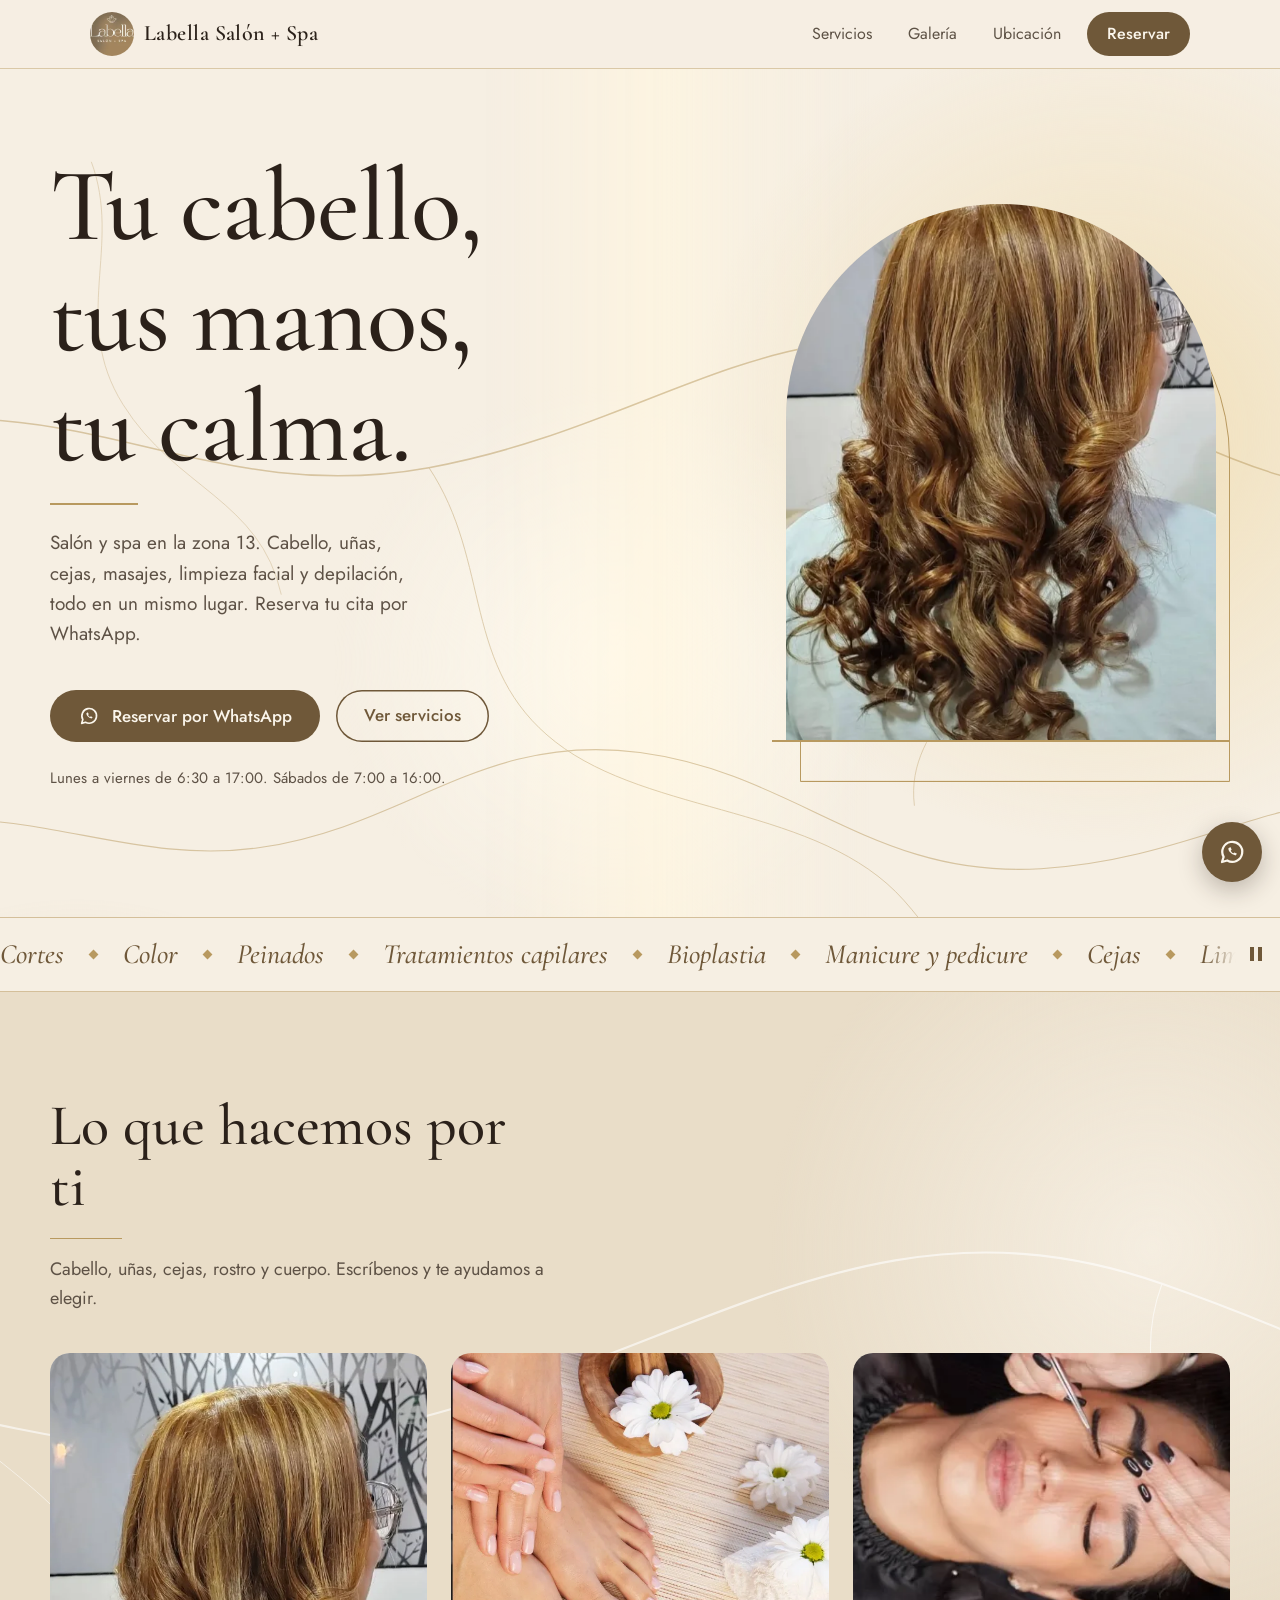
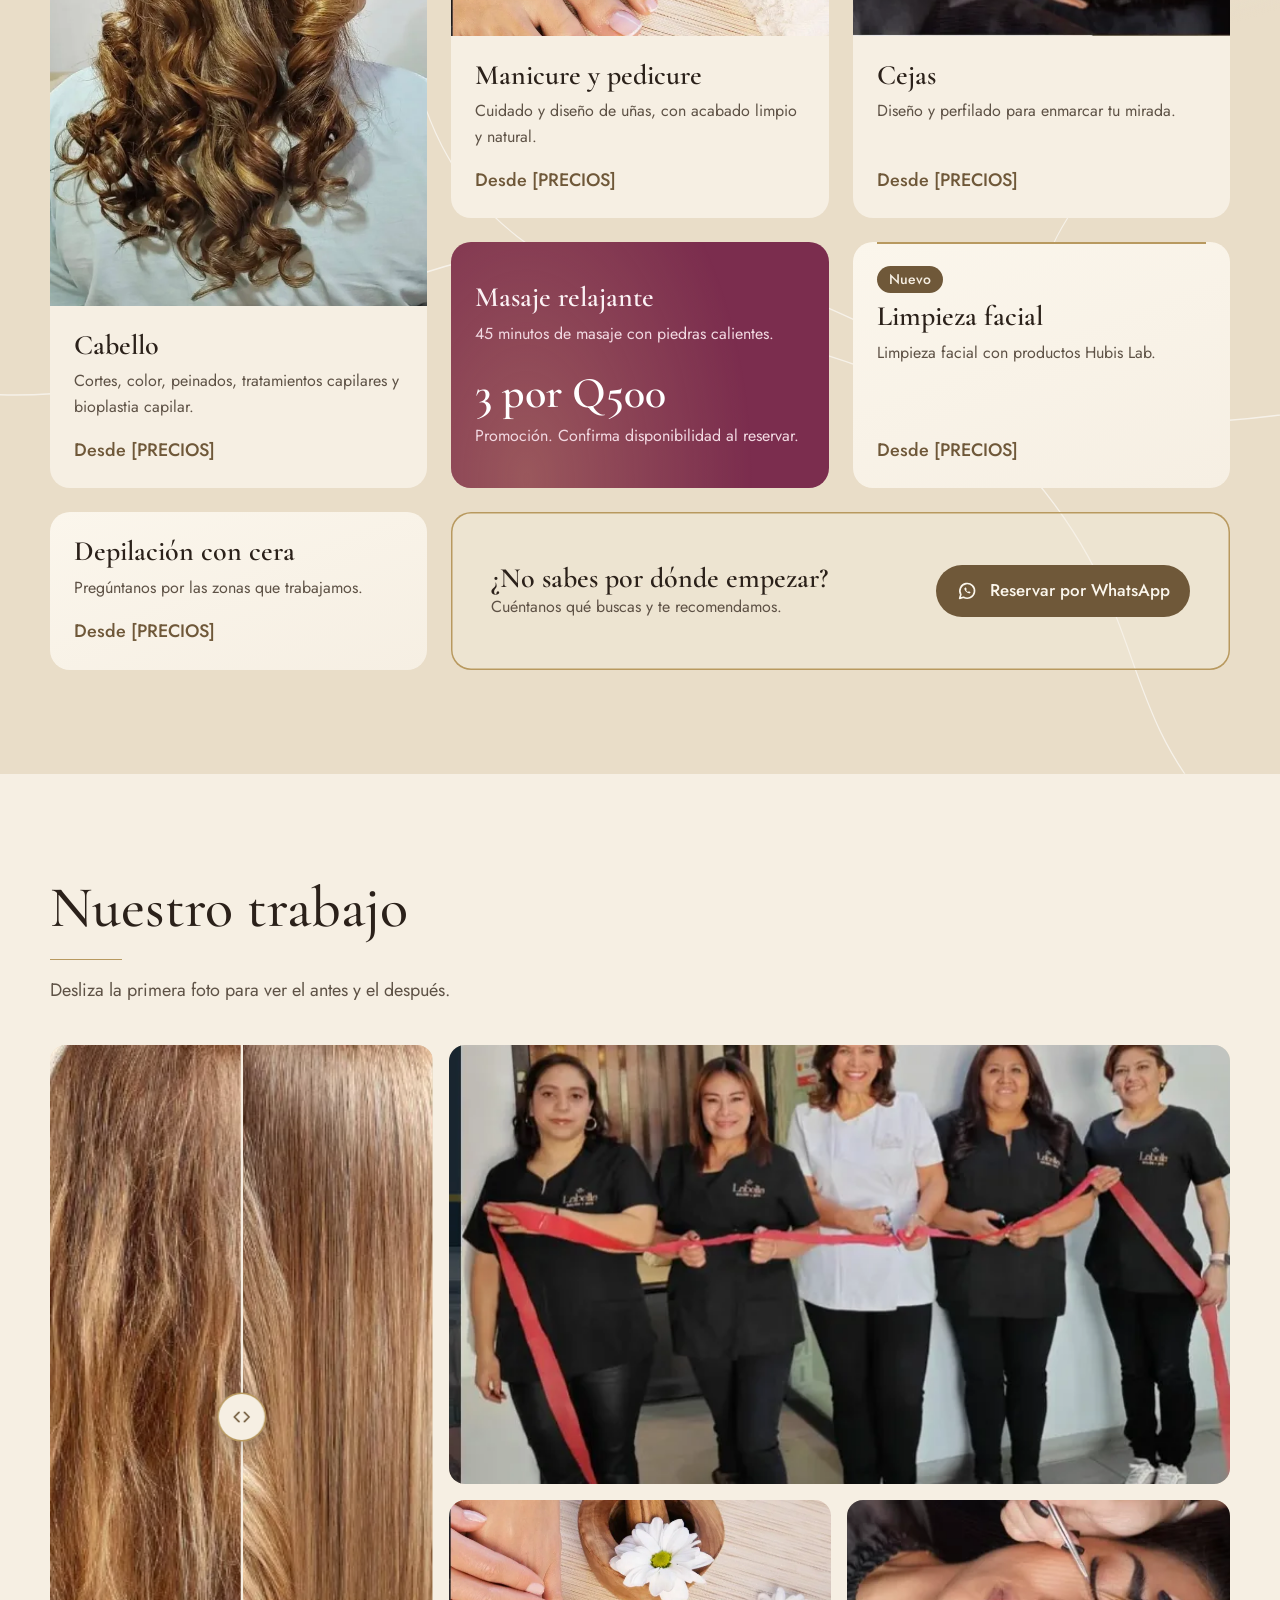
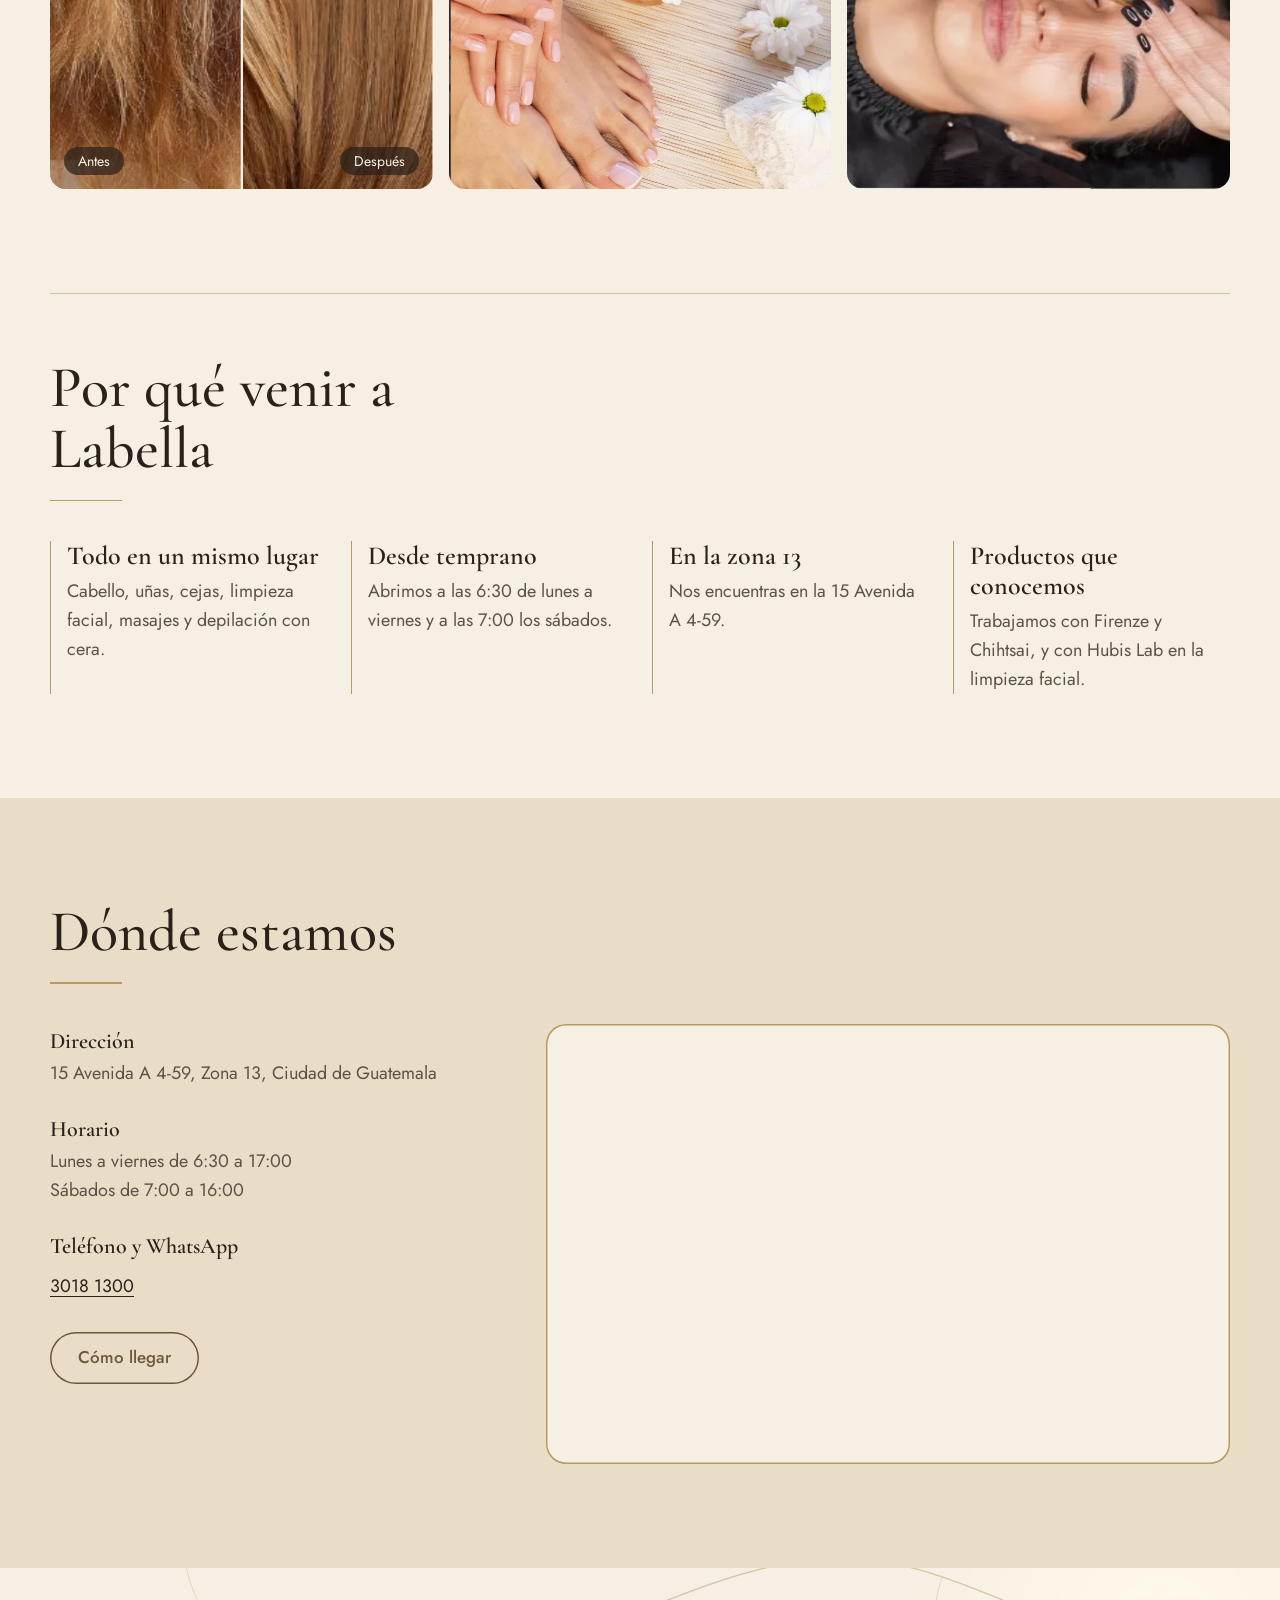
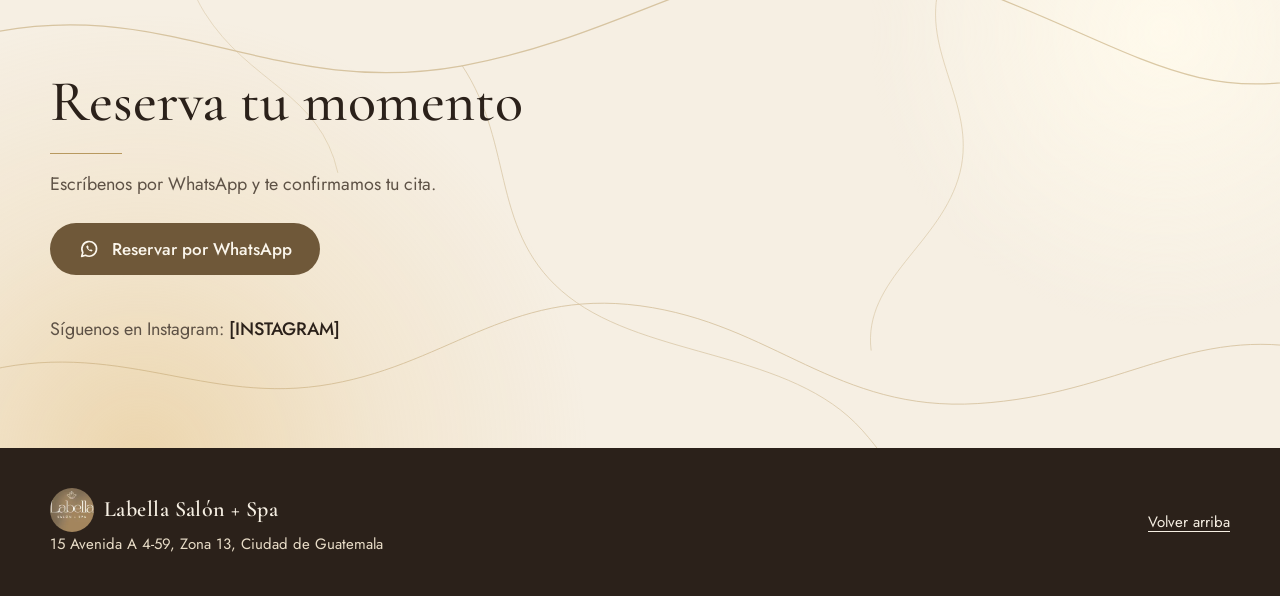
==== index.html @ 2f145d9c "Build full Labella Salon + Spa landing page Co-Authored-By: Claude Sonnet 5.5 <noreply@anthropic.com" ====
<!DOCTYPE html>
<html lang="es">
<head>
<meta charset="utf-8">
<meta name="viewport" content="width=device-width, initial-scale=1">
<title>Labella Salón + Spa | Salón de belleza y spa en zona 13, Guatemala</title>
<meta name="description" content="Salón y spa en la zona 13 de Ciudad de Guatemala: cabello, manicure y pedicure, cejas, limpieza facial, masajes y depilación. Reserva por WhatsApp.">
<meta name="theme-color" content="#F6EFE3">
<!-- TODO: confirmar la URL final de GitHub Pages (canonical, og:url, og:image y JSON-LD) -->
<link rel="canonical" href="https://psantos2729.github.io/Spa-and-Beauty/">
<link rel="icon" type="image/webp" href="assets/logo.webp">
<meta property="og:type" content="website">
<meta property="og:locale" content="es_GT">
<meta property="og:site_name" content="Labella Salón + Spa">
<meta property="og:title" content="Labella Salón + Spa, zona 13">
<meta property="og:description" content="Cabello, uñas, cejas, limpieza facial, masajes y depilación en la zona 13. Reserva tu cita por WhatsApp.">
<meta property="og:url" content="https://psantos2729.github.io/Spa-and-Beauty/">
<meta property="og:image" content="https://psantos2729.github.io/Spa-and-Beauty/assets/rizos.webp">
<meta property="og:image:width" content="661">
<meta property="og:image:height" content="884">
<meta property="og:image:alt" content="Cabello castaño con mechas doradas y rizos suaves, trabajo del salón">
<meta name="twitter:card" content="summary_large_image">
<meta name="twitter:title" content="Labella Salón + Spa, zona 13">
<meta name="twitter:description" content="Cabello, uñas, cejas, limpieza facial, masajes y depilación en la zona 13. Reserva tu cita por WhatsApp.">
<meta name="twitter:image" content="https://psantos2729.github.io/Spa-and-Beauty/assets/rizos.webp">
<link rel="preconnect" href="https://fonts.googleapis.com">
<link rel="preconnect" href="https://fonts.gstatic.com" crossorigin>
<link rel="stylesheet" href="https://fonts.googleapis.com/css2?family=Cormorant+Garamond:ital,wght@0,500;0,600;1,500&amp;family=Jost:wght@400;500&amp;display=swap">
<link rel="stylesheet" href="styles.css">
<script src="script.js" defer></script>
<script type="application/ld+json">
{
  "@context": "https://schema.org",
  "@type": "BeautySalon",
  "name": "Labella Salón + Spa",
  "url": "https://psantos2729.github.io/Spa-and-Beauty/",
  "image": "https://psantos2729.github.io/Spa-and-Beauty/assets/rizos.webp",
  "telephone": "+502 3018 1300",
  "address": {
    "@type": "PostalAddress",
    "streetAddress": "15 Avenida A 4-59, Zona 13",
    "addressLocality": "Ciudad de Guatemala",
    "addressCountry": "GT"
  },
  "openingHoursSpecification": [
    {
      "@type": "OpeningHoursSpecification",
      "dayOfWeek": ["Monday", "Tuesday", "Wednesday", "Thursday", "Friday"],
      "opens": "06:30",
      "closes": "17:00"
    },
    {
      "@type": "OpeningHoursSpecification",
      "dayOfWeek": "Saturday",
      "opens": "07:00",
      "closes": "16:00"
    }
  ]
}
</script>
</head>
<body>

<a class="salto" href="#contenido">Saltar al contenido</a>

<svg class="sprite" aria-hidden="true" focusable="false">
  <symbol id="wa" viewBox="0 0 24 24" fill="none" stroke="currentColor" stroke-width="1.8" stroke-linecap="round" stroke-linejoin="round"><path d="M4 20l1.3-4.1A8 8 0 1 1 8.2 18.8L4 20z"/><path d="M9 9.2c.3 2.4 2.4 4.5 5.8 5.5l1.2-1.4-2-1-.9.7c-.9-.4-1.7-1.2-2.1-2.1l.7-.9-1-2L9 9.2z" fill="currentColor" stroke="none"/></symbol>
  <symbol id="veta" viewBox="0 0 1440 900" preserveAspectRatio="xMidYMid slice" fill="none" stroke="currentColor" stroke-linecap="round">
    <path stroke-width="1.4" d="M-40 260C180 200 300 330 520 290S860 120 1060 190s280 150 430 110"/>
    <path stroke-width=".8" d="M520 290c60 90 30 190 120 260s250 60 330 150 60 150 120 220"/>
    <path stroke-width="1" d="M-40 640c160-50 260 30 400 10s210-110 360-90 220 120 380 110 240-90 380-60"/>
    <path stroke-width=".7" d="M1060 190c-30 80 40 140 20 220s-110 120-100 200"/>
    <path stroke-width=".6" d="M200 0c30 80-20 150 30 230s130 90 150 180"/>
  </symbol>
</svg>

<!--
  Los enlaces con data-wa apuntan a #reservar si no hay JavaScript;
  script.js les pone la URL de WhatsApp desde una sola constante (WHATSAPP).
-->
<header class="sitio">
  <div class="sitio__in">
    <a class="marca" href="#inicio">
      <img src="assets/logo.webp" alt="" width="147" height="124">
      <span>Labella Salón + Spa</span>
    </a>
    <nav class="nav" aria-label="Secciones">
      <ul>
        <li><a href="#servicios">Servicios</a></li>
        <li><a href="#galeria">Galería</a></li>
        <li><a href="#ubicacion">Ubicación</a></li>
      </ul>
    </nav>
    <a class="btn btn--sm" href="#reservar" data-wa><span>Reservar</span></a>
  </div>
</header>

<main id="contenido" tabindex="-1">

<section class="hero" id="inicio" aria-labelledby="titulo-inicio" data-amb>
  <div class="amb" aria-hidden="true">
    <div class="capa" data-prof=".16">
      <div class="luz luz--1 a"></div>
      <div class="luz luz--2 a"></div>
      <div class="luz luz--3 a"></div>
      <div class="rayo a"></div>
    </div>
    <div class="capa" data-prof=".08"><svg class="veta a"><use href="#veta"/></svg></div>
    <div class="capa polvo" data-capa="lejos" data-prof=".05" data-n="6" data-nm="3"></div>
    <div class="capa polvo" data-capa="medio" data-prof=".12" data-n="6" data-nm="2"></div>
    <div class="capa polvo" data-capa="cerca" data-prof=".24" data-n="5" data-nm="2"></div>
  </div>
  <div class="hero__inner">
    <div>
      <h1 id="titulo-inicio">
        <span class="linea"><span style="--d:120ms">Tu cabello,</span></span>
        <span class="linea"><span style="--d:220ms">tus manos,</span></span>
        <span class="linea"><span style="--d:320ms">tu calma.</span></span>
      </h1>
      <span class="filete" aria-hidden="true"></span>
      <p class="lead h" style="--d:560ms">Salón y spa en la zona 13. Cabello, uñas, cejas, masajes, limpieza facial y depilación, todo en un mismo lugar. Reserva tu cita por WhatsApp.</p>
      <div class="hero__cta h" style="--d:660ms">
        <span class="iman">
          <a class="btn" href="#reservar" data-wa><svg aria-hidden="true"><use href="#wa"/></svg><span>Reservar por WhatsApp</span></a>
        </span>
        <a class="btn btn--claro" href="#servicios"><span>Ver servicios</span></a>
      </div>
      <p class="horario h" style="--d:760ms">Lunes a viernes de 6:30 a 17:00. Sábados de 7:00 a 16:00.</p>
    </div>
    <div class="arco">
      <div class="arco__marco" aria-hidden="true"><i></i></div>
      <div class="arco__ventana">
        <div class="arco__zoom"><img src="assets/rizos.webp" alt="Cabello castaño con mechas doradas y rizos suaves, trabajo del salón" width="661" height="884" fetchpriority="high"></div>
        <div class="arco__velo" aria-hidden="true"></div>
      </div>
      <span class="arco__base" aria-hidden="true"></span>
    </div>
  </div>
</section>

<div class="cinta" data-amb>
  <div class="cinta__pista a">
    <ul>
      <li>Cortes</li><li>Color</li><li>Peinados</li><li>Tratamientos capilares</li><li>Bioplastia</li><li>Manicure y pedicure</li><li>Cejas</li><li>Limpieza facial</li><li>Masaje relajante</li><li>Depilación con cera</li>
    </ul>
    <ul aria-hidden="true">
      <li>Cortes</li><li>Color</li><li>Peinados</li><li>Tratamientos capilares</li><li>Bioplastia</li><li>Manicure y pedicure</li><li>Cejas</li><li>Limpieza facial</li><li>Masaje relajante</li><li>Depilación con cera</li>
    </ul>
  </div>
  <button class="cinta__pausa" type="button" aria-pressed="false" aria-label="Pausar la cinta de servicios"><i aria-hidden="true"></i></button>
</div>

<section class="servicios" id="servicios" aria-labelledby="titulo-servicios" data-amb>
  <div class="amb" aria-hidden="true">
    <div class="luz a"></div>
    <svg class="veta a"><use href="#veta"/></svg>
  </div>
  <div class="wrap">
    <h2 class="rev" id="titulo-servicios"><span class="linea"><span>Lo que hacemos por ti</span></span></h2>
    <p class="intro rev" style="--d:120ms">Cabello, uñas, cejas, rostro y cuerpo. Escríbenos y te ayudamos a elegir.</p>
    <div class="grid">
      <article class="card card--alta rev" data-tilt>
        <div class="card__in"><div class="card__cuerpo">
          <div class="card__foto"><img class="foto-cabello" src="assets/rizos.webp" alt="Rizos castaños con color y brillo" width="661" height="884" loading="lazy"></div>
          <div class="card__txt">
            <h3>Cabello</h3>
            <p>Cortes, color, peinados, tratamientos capilares y bioplastia capilar.</p>
            <span class="precio">Desde [PRECIOS]</span>
          </div>
        </div></div>
      </article>
      <article class="card rev" style="--d:70ms" data-tilt>
        <div class="card__in"><div class="card__cuerpo">
          <div class="card__foto"><img src="assets/manicure.webp" alt="Manos y pies con manicure y pedicure en tono natural" width="722" height="545" loading="lazy"></div>
          <div class="card__txt">
            <h3>Manicure y pedicure</h3>
            <p>Cuidado y diseño de uñas, con acabado limpio y natural.</p>
            <span class="precio">Desde [PRECIOS]</span>
          </div>
        </div></div>
      </article>
      <article class="card rev" style="--d:140ms" data-tilt>
        <div class="card__in"><div class="card__cuerpo">
          <div class="card__foto"><img class="foto-cejas" src="assets/cejas.webp" alt="Diseño de cejas con pinza" width="724" height="303" loading="lazy"></div>
          <div class="card__txt">
            <h3>Cejas</h3>
            <p>Diseño y perfilado para enmarcar tu mirada.</p>
            <span class="precio">Desde [PRECIOS]</span>
          </div>
        </div></div>
      </article>
      <article class="card card--vino rev" data-tilt data-amb>
        <div class="card__in"><div class="card__cuerpo">
          <div class="amb" aria-hidden="true">
            <div class="luz a"></div>
            <div class="polvo" data-capa="medio" data-n="5" data-nm="3" data-lento></div>
          </div>
          <div class="card__txt">
            <h3>Masaje relajante</h3>
            <p>45 minutos de masaje con piedras calientes.</p>
            <span class="precio">3 por Q500</span>
            <p>Promoción. Confirma disponibilidad al reservar.</p>
          </div>
        </div></div>
      </article>
      <article class="card card--texto card--facial rev" style="--d:70ms" data-tilt>
        <div class="card__in"><div class="card__cuerpo">
          <div class="card__txt">
            <span class="nuevo">Nuevo</span>
            <h3>Limpieza facial</h3>
            <p>Limpieza facial con productos Hubis Lab.</p>
            <span class="precio">Desde [PRECIOS]</span>
          </div>
        </div></div>
      </article>
      <article class="card card--texto rev" data-tilt>
        <div class="card__in"><div class="card__cuerpo">
          <div class="card__txt">
            <h3>Depilación con cera</h3>
            <p>Pregúntanos por las zonas que trabajamos.</p>
            <span class="precio">Desde [PRECIOS]</span>
          </div>
        </div></div>
      </article>
      <article class="card card--solo rev" style="--d:70ms">
        <div class="card__in"><div class="card__cuerpo">
          <div class="card__txt">
            <div>
              <h3>¿No sabes por dónde empezar?</h3>
              <p>Cuéntanos qué buscas y te recomendamos.</p>
            </div>
            <a class="btn" href="#reservar" data-wa><svg aria-hidden="true"><use href="#wa"/></svg><span>Reservar por WhatsApp</span></a>
          </div>
        </div></div>
      </article>
    </div>
  </div>
</section>

<section class="galeria" id="galeria" aria-labelledby="titulo-galeria">
  <div class="wrap">
    <h2 class="rev" id="titulo-galeria"><span class="linea"><span>Nuestro trabajo</span></span></h2>
    <p class="intro rev" style="--d:120ms">Desliza la primera foto para ver el antes y el después.</p>
    <div class="galeria-grid">
      <figure class="tile tile--ba rev">
        <div class="ba" id="ba">
          <img class="ba__despues" src="assets/antes-despues.webp" alt="Después del tratamiento: cabello liso y con brillo" width="707" height="532" loading="lazy" draggable="false">
          <div class="ba__clip"><div class="ba__contra"><img src="assets/antes-despues.webp" alt="Antes del tratamiento: cabello reseco y con frizz" width="707" height="532" loading="lazy" draggable="false"></div></div>
          <span class="ba__et ba__et--a" aria-hidden="true">Antes</span>
          <span class="ba__et ba__et--d" aria-hidden="true">Después</span>
          <input class="ba__rango" type="range" min="0" max="100" value="50" step="1" aria-label="Comparar antes y después. Mueve para mostrar más de una u otra foto">
          <div class="ba__asa" aria-hidden="true"><i><svg viewBox="0 0 24 24" fill="none" stroke="currentColor" stroke-width="1.8" stroke-linecap="round" stroke-linejoin="round"><path d="M9 7l-5 5 5 5M15 7l5 5-5 5"/></svg></i></div>
        </div>
      </figure>
      <figure class="tile tile--equipo rev" style="--d:90ms"><img class="foto-equipo" src="assets/equipo.webp" alt="Equipo de Labella en la inauguración del salón" width="722" height="568" loading="lazy"></figure>
      <figure class="tile tile--c rev" style="--d:60ms"><img src="assets/manicure.webp" alt="Manicure y pedicure con flores blancas" width="722" height="545" loading="lazy"></figure>
      <figure class="tile tile--c rev" style="--d:150ms"><img class="foto-cejas" src="assets/cejas.webp" alt="Cejas perfiladas" width="724" height="303" loading="lazy"></figure>
    </div>
  </div>
</section>

<section class="razones" aria-labelledby="titulo-razones">
  <div class="wrap">
    <h2 class="rev" id="titulo-razones"><span class="linea"><span>Por qué venir a Labella</span></span></h2>
    <ul>
      <li class="rev">
        <h3>Todo en un mismo lugar</h3>
        <p>Cabello, uñas, cejas, limpieza facial, masajes y depilación con cera.</p>
      </li>
      <li class="rev" style="--d:60ms">
        <h3>Desde temprano</h3>
        <p>Abrimos a las 6:30 de lunes a viernes y a las 7:00 los sábados.</p>
      </li>
      <li class="rev" style="--d:120ms">
        <h3>En la zona 13</h3>
        <p>Nos encuentras en la 15 Avenida A 4-59.</p>
      </li>
      <li class="rev" style="--d:180ms">
        <h3>Productos que conocemos</h3>
        <p>Trabajamos con Firenze y Chihtsai, y con Hubis Lab en la limpieza facial.</p>
      </li>
    </ul>
  </div>
</section>

<section class="ubicacion" id="ubicacion" aria-labelledby="titulo-ubicacion">
  <div class="wrap">
    <h2 class="rev" id="titulo-ubicacion"><span class="linea"><span>Dónde estamos</span></span></h2>
    <div class="ubicacion__in">
      <div class="rev">
        <dl class="datos">
          <div><dt>Dirección</dt><dd>15 Avenida A 4-59, Zona 13, Ciudad de Guatemala</dd></div>
          <div><dt>Horario</dt><dd>Lunes a viernes de 6:30 a 17:00<br>Sábados de 7:00 a 16:00</dd></div>
          <div><dt>Teléfono y WhatsApp</dt><dd><a href="tel:+50230181300">3018 1300</a></dd></div>
        </dl>
        <a class="btn btn--claro" href="https://www.google.com/maps/search/?api=1&amp;query=15%20Avenida%20A%204-59%2C%20Zona%2013%2C%20Ciudad%20de%20Guatemala" target="_blank" rel="noopener"><span>Cómo llegar</span></a>
      </div>
      <div class="mapa rev" style="--d:120ms">
        <iframe src="https://www.google.com/maps?q=15+Avenida+A+4-59,+Zona+13,+Ciudad+de+Guatemala&amp;output=embed" title="Mapa de Labella Salón + Spa en 15 Avenida A 4-59, Zona 13, Ciudad de Guatemala" loading="lazy" referrerpolicy="no-referrer-when-downgrade"></iframe>
      </div>
    </div>
  </div>
</section>

<section class="cierre" id="reservar" aria-labelledby="titulo-reservar" data-amb>
  <div class="amb" aria-hidden="true">
    <div class="luz luz--1 a"></div>
    <div class="luz luz--2 a"></div>
    <svg class="veta a"><use href="#veta"/></svg>
  </div>
  <div class="wrap">
    <h2 class="rev" id="titulo-reservar"><span class="linea"><span>Reserva tu momento</span></span></h2>
    <p class="intro rev" style="--d:120ms">Escríbenos por WhatsApp y te confirmamos tu cita.</p>
    <p class="cierre__cta rev" style="--d:200ms">
      <!-- TODO confirmar WhatsApp: este es el único lugar del HTML con la URL; la fuente principal es WHATSAPP en script.js -->
      <span class="iman"><a class="btn" href="https://wa.me/50230181300?text=Hola%2C%20quiero%20reservar%20en%20Labella%20Sal%C3%B3n%20%2B%20Spa" target="_blank" rel="noopener" data-wa><svg aria-hidden="true"><use href="#wa"/></svg><span>Reservar por WhatsApp</span></a></span>
    </p>
    <p class="redes rev" style="--d:260ms">Síguenos en Instagram:
      <!-- TODO: reemplazar [INSTAGRAM] por el enlace real -->
      <span class="pendiente">[INSTAGRAM]</span>
    </p>
  </div>
</section>

</main>

<footer class="pie">
  <div class="pie__in">
    <div>
      <p class="marca"><img src="assets/logo.webp" alt="" width="147" height="124" loading="lazy"><span>Labella Salón + Spa</span></p>
      <p>15 Avenida A 4-59, Zona 13, Ciudad de Guatemala</p>
    </div>
    <a class="pie__arriba" href="#inicio">Volver arriba</a>
  </div>
</footer>

<a class="flotante" href="#reservar" data-wa aria-label="Reservar por WhatsApp">
  <svg aria-hidden="true"><use href="#wa"/></svg>
</a>

<div class="resplandor" aria-hidden="true"></div>

</body>
</html>
---- styles.css ----
:root{
  --marfil:#F6EFE3; --marmol:#E9DDC8; --bronce:#6F5839; --dorado:#B8995F;
  --espresso:#2B211A; --suave:#5E5246; --vino:#7B2D4E;
  --serif:'Cormorant Garamond',Georgia,'Times New Roman',serif;
  --sans:'Jost',system-ui,-apple-system,'Segoe UI',sans-serif;
  --ease-out:cubic-bezier(0.23,1,0.32,1);
  --ease-in-out:cubic-bezier(0.77,0,0.175,1);
  --s1:8px;--s2:16px;--s3:24px;--s4:40px;--s5:64px;--s6:104px;
}
*{box-sizing:border-box;margin:0}
html{scroll-behavior:smooth}
body{font-family:var(--sans);color:var(--espresso);background:var(--marfil);line-height:1.6;font-size:17px;-webkit-font-smoothing:antialiased;overflow-x:hidden}
img{display:block;max-width:100%}
a{color:inherit}
:focus-visible{outline:2px solid var(--bronce);outline-offset:3px}
.sprite{position:absolute;width:0;height:0;overflow:hidden}

/* ---------- salto al contenido ---------- */
.salto{position:absolute;left:16px;top:12px;z-index:40;display:inline-flex;align-items:center;min-height:44px;padding:0 20px;border-radius:999px;background:var(--espresso);color:var(--marfil);text-decoration:none;transform:translateY(-200%)}
.salto:focus{transform:none}
.salto:focus-visible{outline-color:var(--dorado)}

/* ---------- encabezado ---------- */
.sitio{position:relative;z-index:20;background:rgba(246,239,227,.94);border-bottom:1px solid rgba(184,153,95,.45)}
.sitio__in{max-width:1180px;margin:0 auto;padding:8px 12px 0;display:flex;flex-wrap:wrap;align-items:center;justify-content:space-between;gap:0 12px}
.marca{display:flex;align-items:center;gap:8px;min-height:44px;text-decoration:none}
.marca img{width:44px;height:44px;border-radius:50%;object-fit:cover}
.marca span{font-family:var(--serif);font-size:18px;font-weight:600;letter-spacing:.02em;white-space:nowrap}
.nav{order:3;width:100%}
.nav ul{display:flex;justify-content:space-between;list-style:none;padding:0}
.nav a{display:flex;align-items:center;min-height:44px;padding:0 6px;color:var(--suave);font-size:16px;text-decoration:none}

/* ---------- botones ---------- */
.iman{display:inline-block}
.btn{position:relative;overflow:hidden;display:inline-flex;align-items:center;gap:12px;min-height:52px;padding:0 28px;border-radius:999px;background:var(--bronce);color:#FBF6EC;text-decoration:none;font-weight:500;font-size:17px;white-space:nowrap;transition:transform 160ms var(--ease-out)}
.btn svg{position:relative;z-index:1;width:22px;height:22px;flex:none;transition:transform 240ms var(--ease-out)}
.btn span{position:relative;z-index:1}
.btn::before{content:"";position:absolute;inset:0;background:#5C4829;opacity:0;transition:opacity 200ms ease}
.btn::after{content:"";position:absolute;top:0;bottom:0;left:0;width:45%;background:linear-gradient(100deg,transparent,rgba(255,236,196,.42),transparent);transform:translateX(-140%) skewX(-12deg)}
.btn:active{transform:scale(.97)}
.btn--sm{min-height:44px;padding:0 16px;font-size:16px}
.btn--claro{background:transparent;color:var(--bronce);box-shadow:inset 0 0 0 1.5px var(--bronce)}
.btn--claro::before{background:rgba(111,88,57,.1)}
.btn--claro::after{display:none}
@media (hover:hover) and (pointer:fine){
  .btn:hover::before{opacity:1}
  .btn:hover::after{transform:translateX(330%) skewX(-12deg);transition:transform 400ms var(--ease-out)}
  .btn:hover svg{transform:translateX(2px) rotate(-10deg) scale(1.08)}
  .nav a:hover{color:var(--espresso)}
}

/* ---------- ambiente (fondos vivos) ---------- */
.amb{position:absolute;inset:0;overflow:hidden;pointer-events:none}
.capa{position:absolute;inset:-6% 0}
.luz{position:absolute;border-radius:50%;will-change:transform}
.veta{position:absolute;inset:0;width:100%;height:100%;filter:blur(.6px);opacity:.5;color:var(--dorado)}
.polvo{position:absolute;inset:0}
.mota{position:absolute;border-radius:50%;background:radial-gradient(circle,#E9D29C 0%,#B8995F 55%,rgba(184,153,95,0) 72%);opacity:0;animation:mota var(--t) linear var(--r) infinite}
.polvo[data-capa="lejos"] .mota{filter:blur(.8px)}
.polvo[data-capa="cerca"] .mota{filter:blur(2px)}
@keyframes mota{
  0%{transform:translate3d(0,0,0) scale(.6);opacity:0}
  18%{opacity:var(--o)}
  50%{transform:translate3d(calc(var(--dx)*.5),calc(var(--dy)*.5),0) scale(1)}
  82%{opacity:var(--o)}
  100%{transform:translate3d(var(--dx),var(--dy),0) scale(.7);opacity:0}
}
@keyframes respira{0%,100%{opacity:.38;transform:scale(1)}50%{opacity:.72;transform:scale(1.035)}}
@keyframes deriva1{0%{transform:translate3d(0,0,0) scale(1)}100%{transform:translate3d(-9%,7%,0) scale(1.14)}}
@keyframes deriva2{0%{transform:translate3d(0,0,0) scale(1.05)}100%{transform:translate3d(12%,-8%,0) scale(.92)}}
@keyframes deriva3{0%{transform:translate3d(-6%,4%,0) scale(.95)}100%{transform:translate3d(8%,-5%,0) scale(1.1)}}
@keyframes rayo{0%{transform:translate3d(-14vmax,0,0) rotate(24deg);opacity:.35}50%{opacity:.9}100%{transform:translate3d(12vmax,0,0) rotate(24deg);opacity:.45}}
@keyframes calor{0%,100%{opacity:.55;transform:scale(.92)}50%{opacity:1;transform:scale(1.08)}}
/* se pausa todo lo ambiental fuera de pantalla o con la pestaña oculta */
.js [data-amb]:not(.vivo) .a,.js [data-amb]:not(.vivo) .mota,.js.oculta .a,.js.oculta .mota{animation-play-state:paused}

/* ---------- secciones ---------- */
section{position:relative;padding:var(--s5) var(--s3)}
.wrap{position:relative;max-width:1180px;margin:0 auto}
h2{font-family:var(--serif);font-weight:500;font-size:clamp(36px,5vw,58px);line-height:1.05;max-width:18ch}
h2::after{content:"";display:block;width:72px;height:1.5px;margin-top:20px;background:var(--dorado);transform-origin:left}
.intro{margin-top:var(--s2);color:var(--suave);max-width:46ch}

/* ---------- hero ---------- */
.hero{overflow:hidden;padding:var(--s4) var(--s3) var(--s5);background:var(--marfil)}
.hero .luz--1{width:64vmax;height:64vmax;right:-18vmax;top:-22vmax;background:radial-gradient(closest-side,rgba(240,221,178,.95),rgba(240,221,178,.4) 55%,transparent);animation:deriva1 24s ease-in-out infinite alternate}
.hero .luz--2{width:52vmax;height:52vmax;left:-20vmax;bottom:-24vmax;background:radial-gradient(closest-side,rgba(184,153,95,.34),rgba(184,153,95,.12) 55%,transparent);animation:deriva2 28s ease-in-out infinite alternate}
.hero .luz--3{width:44vmax;height:44vmax;left:26%;top:8%;background:radial-gradient(closest-side,rgba(255,251,240,.95),rgba(255,251,240,.35) 60%,transparent);animation:deriva3 19s ease-in-out infinite alternate}
.rayo{position:absolute;left:38%;top:-30%;width:30vmax;height:170%;background:linear-gradient(90deg,transparent,rgba(255,246,224,.7) 45%,rgba(255,246,224,.25) 70%,transparent);animation:rayo 22s ease-in-out infinite alternate;will-change:transform}
.hero .veta{animation:respira 16s ease-in-out infinite}
.hero__inner{position:relative;max-width:1180px;margin:0 auto;display:grid;gap:var(--s5);align-items:center}
h1{font-family:var(--serif);font-weight:500;font-size:clamp(48px,9.4vw,104px);line-height:.98;letter-spacing:-.01em}
.linea{display:block;overflow:hidden;padding:.08em 0 .14em;margin:-.08em 0 -.14em}
.linea>span{display:block}
.hero .linea>span{animation:sube 900ms var(--ease-out) var(--d,0ms) both}
.filete{display:block;width:88px;height:1.5px;background:var(--dorado);transform-origin:left}
.hero .filete{margin-top:var(--s3);animation:dibujaX 800ms var(--ease-out) 620ms both}
.lead{margin-top:var(--s3);max-width:34ch;font-size:19px;color:var(--suave)}
.hero__cta{margin-top:var(--s4);display:flex;flex-wrap:wrap;gap:var(--s2)}
.horario{margin-top:var(--s3);font-size:15px;color:var(--suave)}
.h{animation:aparece 700ms var(--ease-out) var(--d,0ms) both}

.arco{position:relative;justify-self:center;width:min(82%,400px)}
.arco__marco{position:absolute;inset:-14px -14px 14px 14px}
.arco__marco i{position:absolute;inset:0;border:1.5px solid var(--dorado);border-radius:999px 999px 0 0;animation:marco 900ms var(--ease-out) 900ms both}
.arco__ventana{position:relative;aspect-ratio:4/5;overflow:hidden;border-radius:999px 999px 0 0;background:var(--marmol)}
.arco__zoom{position:absolute;inset:0;animation:asienta 1600ms var(--ease-out) 250ms both}
.arco__zoom img{width:100%;height:100%;object-fit:cover;object-position:50% 20%;transform:scale(1.12);will-change:transform}
.arco__velo{position:absolute;inset:0;background:linear-gradient(180deg,#EFE4CF,var(--marfil));transform:scaleY(0);transform-origin:top;animation:velo 1100ms var(--ease-in-out) 250ms both}
.arco__base{position:absolute;left:-14px;right:-14px;bottom:0;height:1.5px;background:var(--dorado);transform-origin:left;animation:dibujaX 900ms var(--ease-out) 1100ms both}

@keyframes sube{from{transform:translateY(118%)}}
@keyframes aparece{from{opacity:0;transform:translateY(14px)}}
@keyframes dibujaX{from{transform:scaleX(0)}}
@keyframes velo{from{transform:scaleY(1)}to{transform:scaleY(0)}}
@keyframes asienta{from{transform:scale(1.16)}}
@keyframes marco{from{opacity:0;transform:translate(-14px,14px)}}

/* ---------- cinta de servicios ---------- */
.cinta{position:relative;overflow:hidden;background:var(--marfil);border-top:1px solid rgba(184,153,95,.55);border-bottom:1px solid rgba(184,153,95,.55)}
.cinta__pista{display:flex;width:max-content;animation:cinta 46s linear infinite}
.cinta ul{display:flex;align-items:center;list-style:none;padding:14px 0;flex:none}
.cinta li{display:flex;align-items:center;white-space:nowrap;font-family:var(--serif);font-style:italic;font-weight:500;font-size:24px;color:var(--bronce)}
.cinta li::after{content:"";width:7px;height:7px;margin:0 26px;background:var(--dorado);transform:rotate(45deg)}
@keyframes cinta{to{transform:translateX(-50%)}}
.cinta.pausada .cinta__pista{animation-play-state:paused}
.cinta__pausa{position:absolute;right:0;top:0;bottom:0;width:76px;padding:0 0 0 28px;border:0;background:linear-gradient(90deg,rgba(246,239,227,0),var(--marfil) 42%);color:var(--bronce);cursor:pointer;display:grid;place-items:center}
.cinta__pausa i{display:block;width:12px;height:14px;border-left:4px solid currentColor;border-right:4px solid currentColor}
.cinta.pausada .cinta__pausa i{width:0;height:0;border:7px solid transparent;border-left:12px solid currentColor;border-right:0}
.cinta__pausa:focus-visible{outline-offset:-4px}
@media (hover:hover) and (pointer:fine){.cinta:hover .cinta__pista{animation-play-state:paused}}

/* revelados al hacer scroll */
.js .rev{opacity:0;transform:translateY(14px);transition:opacity 500ms var(--ease-out) var(--d,0ms),transform 500ms var(--ease-out) var(--d,0ms)}
.js .rev.in{opacity:1;transform:none}
.js h2.rev{opacity:1;transform:none}
.js h2.rev .linea>span{transform:translateY(118%);transition:transform 800ms var(--ease-out)}
.js h2.rev::after{transform:scaleX(0);transition:transform 800ms var(--ease-out) 250ms}
.js h2.rev.in .linea>span{transform:none}
.js h2.rev.in::after{transform:none}

/* ---------- servicios ---------- */
.servicios{background:var(--marmol);overflow:hidden}
.servicios .veta{opacity:.6;color:#fff;animation:respira 18s ease-in-out infinite}
.servicios .luz{width:60vmax;height:60vmax;right:-20vmax;top:-10vmax;background:radial-gradient(closest-side,rgba(246,239,227,.9),transparent);animation:deriva2 26s ease-in-out infinite alternate}
.grid{margin-top:var(--s4);display:grid;gap:var(--s3);grid-template-columns:1fr}
.card{perspective:900px;display:flex}
.card__in{position:relative;isolation:isolate;flex:1;display:flex;transition:transform 400ms var(--ease-out)}
.card__in::before{content:"";position:absolute;z-index:-1;inset:14px 10px -10px;border-radius:26px;background:rgba(92,72,41,.42);filter:blur(20px);opacity:0;transition:opacity 300ms ease}
.card__cuerpo{position:relative;overflow:hidden;flex:1;display:flex;flex-direction:column;border-radius:20px;background:var(--marfil)}
.card__cuerpo::after{content:"";position:absolute;top:0;bottom:0;left:0;width:40%;pointer-events:none;background:linear-gradient(100deg,transparent,rgba(232,208,150,.42),transparent);transform:translateX(-150%) skewX(-12deg)}
.card__foto{overflow:hidden;aspect-ratio:4/3}
.card__foto img{width:100%;height:100%;object-fit:cover;transition:transform 400ms var(--ease-out)}
.card__txt{position:relative;padding:var(--s3);display:flex;flex-direction:column;gap:8px;flex:1}
.card h3{font-family:var(--serif);font-weight:600;font-size:28px;line-height:1.1}
.card p{color:var(--suave);font-size:16px}
.precio{margin-top:auto;padding-top:var(--s1);font-weight:500;color:var(--bronce)}
.nuevo{align-self:flex-start;font-size:14px;font-weight:500;color:var(--marfil);background:var(--bronce);padding:2px 12px;border-radius:999px}
.card--texto .card__cuerpo{background:linear-gradient(160deg,#FBF6EC,var(--marfil))}
.card--facial .card__txt::before{content:"";position:absolute;left:var(--s3);right:var(--s3);top:0;height:1.5px;background:var(--dorado);transform-origin:left;transition:transform 800ms var(--ease-out) 300ms}
.js .card--facial.rev:not(.in) .card__txt::before{transform:scaleX(0)}
.card--vino .card__cuerpo{background:var(--vino);color:#FBF1F4}
.card--vino .card__txt{padding:var(--s4) var(--s3)}
.card--vino p{color:#F2D9E2}
.card--vino .precio{margin-top:var(--s1);font-family:var(--serif);font-size:44px;line-height:1;font-weight:600;color:#fff}
.card--vino .luz{width:120%;aspect-ratio:1;left:-40%;top:-60%;background:radial-gradient(closest-side,rgba(214,170,120,.34),transparent);animation:deriva2 20s ease-in-out infinite alternate}
.card--vino .mota{background:radial-gradient(circle,#F6E3B4 0%,#D8B878 50%,rgba(216,184,120,0) 72%)}
.card--solo .card__cuerpo{background:rgba(246,239,227,.35);box-shadow:inset 0 0 0 1.5px var(--dorado);justify-content:center}
.card--solo .card__cuerpo::after{display:none}
.card--solo .card__txt{gap:var(--s2)}
.card--solo .btn{align-self:flex-start;flex:none;padding:0 20px}
.foto-cabello{object-position:50% 45%}
.foto-cejas{object-position:62% 50%}
.foto-equipo{object-position:50% 38%}
@media (hover:hover) and (pointer:fine){
  .card:not(.card--solo):hover .card__in{transform:translateY(-5px)}
  .card:not(.card--solo):hover .card__in::before{opacity:1}
  .card:hover .card__foto img{transform:scale(1.06)}
  .card:hover .card__cuerpo::after{transform:translateX(420%) skewX(-12deg);transition:transform 400ms var(--ease-out)}
}

/* ---------- galeria ---------- */
.galeria-grid{margin-top:var(--s4);display:grid;gap:var(--s2);grid-template-columns:1fr 1fr}
.tile{position:relative;overflow:hidden;border-radius:16px;background:var(--marmol)}
.tile>img{width:100%;height:100%;object-fit:cover;transition:transform 400ms var(--ease-out)}
.tile::after{content:"";position:absolute;inset:0;pointer-events:none;background:var(--marmol);transform:scaleY(0);transform-origin:top}
.js .tile.rev{opacity:1;transform:none}
.js .tile.rev::after{transform:scaleY(1);transition:transform 900ms var(--ease-in-out) var(--d,0ms)}
.js .tile.rev.in::after{transform:scaleY(0)}
.js .tile.rev>img,.js .tile.rev .ba{transform:scale(1.12);transition:transform 1200ms var(--ease-out) var(--d,0ms)}
.js .tile.rev.in>img,.js .tile.rev.in .ba{transform:none}
.js .tile.rev.listo>img{transition:transform 400ms var(--ease-out)}
.tile--ba{grid-column:1/-1;aspect-ratio:4/5}
.tile--equipo{grid-column:1/-1;aspect-ratio:16/10}
.tile--c{aspect-ratio:4/5}
@media (hover:hover) and (pointer:fine){.tile:hover>img,.js .tile.rev.listo:hover>img{transform:scale(1.05)}}

/* antes / despues: una sola foto doble (antes a la izquierda, despues a la derecha) */
.ba{position:absolute;inset:0}
.ba img{position:absolute;top:0;left:0;width:200%;max-width:none;height:100%;object-fit:cover;user-select:none;-webkit-user-drag:none}
.ba__despues{transform:translateX(-50%)}
.ba__clip,.ba__contra,.ba__asa{position:absolute;inset:0;will-change:transform}
.ba__clip{overflow:hidden;transform:translateX(-50%)}
.ba__contra{transform:translateX(50%)}
.ba__asa{pointer-events:none;transform:translateX(-50%)}
.ba__asa::before{content:"";position:absolute;top:0;bottom:0;right:-1px;width:2px;background:var(--marfil)}
.ba__asa i{position:absolute;right:-23px;top:50%;width:46px;height:46px;margin-top:-23px;border-radius:50%;background:var(--marfil);box-shadow:0 0 0 1.5px var(--dorado),0 6px 18px rgba(43,33,26,.3);display:grid;place-items:center;color:var(--bronce)}
.ba__asa svg{width:22px;height:22px}
.ba.suave .ba__clip,.ba.suave .ba__contra,.ba.suave .ba__asa{transition:transform 900ms var(--ease-in-out)}
.ba__rango{position:absolute;inset:0;width:100%;height:100%;margin:0;opacity:0;cursor:ew-resize;touch-action:pan-y;-webkit-appearance:none;appearance:none;background:transparent}
.ba__rango::-webkit-slider-thumb{-webkit-appearance:none;width:2px;height:900px}
.ba__rango::-moz-range-thumb{width:2px;height:900px;border:0}
.ba__rango:focus-visible~.ba__asa i{outline:2px solid var(--bronce);outline-offset:3px}
.ba__et{position:absolute;bottom:14px;padding:3px 14px;border-radius:999px;background:rgba(43,33,26,.72);color:var(--marfil);font-size:14px;pointer-events:none}
.ba__et--a{left:14px}.ba__et--d{right:14px}

/* ---------- por que elegirnos ---------- */
.razones{padding-top:0}
.razones .wrap{border-top:1px solid rgba(184,153,95,.55);padding-top:var(--s5)}
.razones ul{margin-top:var(--s4);display:grid;gap:var(--s3);list-style:none;padding:0}
.razones li{padding-left:var(--s2);border-left:1.5px solid var(--dorado)}
.razones h3{font-family:var(--serif);font-weight:600;font-size:26px;line-height:1.15}
.razones p{margin-top:6px;color:var(--suave);max-width:36ch}

/* ---------- ubicacion ---------- */
.ubicacion{background:var(--marmol)}
.ubicacion__in{margin-top:var(--s4);display:grid;gap:var(--s4)}
.datos{display:grid;gap:var(--s3)}
.datos dt{font-family:var(--serif);font-weight:600;font-size:22px}
.datos dd{margin:0;color:var(--suave)}
.datos a{display:inline-flex;align-items:center;min-height:44px;color:var(--espresso);text-underline-offset:4px}
.ubicacion .btn{margin-top:var(--s3)}
.mapa{position:relative;border-radius:20px;overflow:hidden;background:var(--marfil);box-shadow:inset 0 0 0 1.5px var(--dorado)}
.mapa iframe{display:block;width:100%;height:340px;border:0}

/* ---------- cierre ---------- */
.cierre{overflow:hidden;padding-bottom:var(--s6)}
.cierre .luz--1{width:70vmax;height:70vmax;left:-24vmax;bottom:-36vmax;background:radial-gradient(closest-side,rgba(226,188,120,.5),rgba(226,188,120,.16) 55%,transparent);animation:calor 9s ease-in-out infinite}
.cierre .luz--2{width:46vmax;height:46vmax;right:-14vmax;top:-18vmax;background:radial-gradient(closest-side,rgba(255,250,236,.95),transparent);animation:deriva3 21s ease-in-out infinite alternate}
.cierre .veta{animation:respira 16s ease-in-out infinite}
.cierre__cta{margin-top:var(--s3)}
.redes{margin-top:var(--s4);color:var(--suave)}
.pendiente{font-weight:500;color:var(--espresso)}

/* ---------- pie ---------- */
.pie{background:var(--espresso);color:#E9DDC8;padding:var(--s4) var(--s3) calc(var(--s4) + 72px);font-size:15px}
.pie__in{max-width:1180px;margin:0 auto;display:grid;gap:var(--s2)}
.pie .marca span{color:var(--marfil)}
.pie a{color:var(--marfil)}
.pie :focus-visible{outline-color:var(--marfil)}
.pie__arriba{display:inline-flex;align-items:center;min-height:44px;text-underline-offset:4px}

/* ---------- boton flotante ---------- */
.flotante{position:fixed;right:18px;bottom:18px;z-index:10;width:60px;height:60px;border-radius:50%;background:var(--bronce);color:#FBF6EC;display:grid;place-items:center;box-shadow:0 8px 24px rgba(43,33,26,.28);transition:transform 160ms var(--ease-out)}
.flotante svg{width:30px;height:30px;transition:transform 240ms var(--ease-out)}
.flotante::after{content:"";position:absolute;inset:0;border-radius:50%;border:2px solid var(--bronce);opacity:0;animation:aro 1.8s var(--ease-out) 2.4s 3}
.flotante:active{transform:scale(.94)}
@keyframes aro{0%{transform:scale(1);opacity:.6}100%{transform:scale(1.6);opacity:0}}
@media (hover:hover) and (pointer:fine){
  .flotante:hover{transform:scale(1.06)}
  .flotante:hover svg{transform:rotate(-10deg)}
}

/* ---------- resplandor del cursor ---------- */
.resplandor{position:fixed;left:-230px;top:-230px;z-index:5;width:460px;height:460px;border-radius:50%;pointer-events:none;opacity:0;background:radial-gradient(closest-side,rgba(222,190,124,.22),rgba(222,190,124,.08) 48%,transparent 72%);transition:opacity 400ms ease;will-change:transform}
.resplandor.on{opacity:1}

/* ---------- escritorio ---------- */
@media (min-width:760px){
  body{font-size:18px}
  .sitio{position:sticky;top:0}
  .sitio__in{padding:12px var(--s4);flex-wrap:nowrap;gap:0 16px}
  .marca{gap:10px}
  .btn--sm{padding:0 20px}
  .marca span{font-size:22px}
  .nav{order:0;width:auto;margin-left:auto}
  .nav ul{gap:var(--s2)}
  .nav a{padding:0 10px}
  section[id]{scroll-margin-top:72px}
  section{padding:var(--s6) var(--s4)}
  .hero{padding:var(--s5) var(--s4) var(--s6)}
  .razones{padding-top:0}
  .cinta li{font-size:28px}
  .grid{grid-template-columns:repeat(2,1fr)}
  .card--solo{grid-column:1/-1}
  .card--solo .card__txt{flex-direction:row;align-items:center;justify-content:space-between;gap:var(--s3);padding:var(--s4)}
  .card--solo .btn{align-self:center}
  .galeria-grid{grid-template-columns:repeat(3,1fr)}
  .tile--ba{grid-column:1;grid-row:1/span 2;aspect-ratio:auto;min-height:560px}
  .tile--equipo{grid-column:2/span 2;aspect-ratio:16/9}
  .tile--c{aspect-ratio:auto;min-height:260px}
  .razones ul{grid-template-columns:repeat(2,1fr);gap:var(--s4)}
  .ubicacion__in{grid-template-columns:.8fr 1.2fr;align-items:start}
  .mapa iframe{height:440px}
  .pie__in{grid-template-columns:1fr auto;align-items:center}
  .pie{padding-bottom:var(--s4)}
}
@media (min-width:1100px){
  .hero__inner{grid-template-columns:1.1fr .9fr;min-height:min(680px,calc(100vh - 160px))}
  .arco{width:100%;max-width:430px;justify-self:end;margin-right:14px}
  .grid{grid-template-columns:repeat(3,1fr)}
  .card--alta{grid-row:span 2}
  .card--alta .card__foto{flex:1;aspect-ratio:auto;min-height:300px}
  .card--alta .card__txt{flex:none}
  .card--solo{grid-column:2/-1}
  .razones ul{grid-template-columns:repeat(4,1fr);gap:var(--s3)}
}

/* ---------- movimiento reducido: todo visible y quieto ---------- */
@media (prefers-reduced-motion:reduce){
  html{scroll-behavior:auto}
  *,*::before,*::after{animation:none!important;transition:none!important}
  .js .rev,.js h2.rev .linea>span,.js h2.rev::after,.js .card--facial.rev:not(.in) .card__txt::before,.js .tile.rev>img,.js .tile.rev .ba{opacity:1;transform:none}
  .js .tile.rev::after{display:none}
  .arco__zoom img{transform:none}
  .btn::after,.card__cuerpo::after,.resplandor,.cinta__pausa,.polvo,.rayo{display:none!important}
  .card:hover .card__in,.card:hover .card__foto img,.tile:hover>img,.btn:hover svg,.flotante:hover,.flotante:hover svg{transform:none!important}
  .cinta__pista{display:block;width:auto}
  .cinta ul{flex-wrap:wrap;justify-content:center;padding:14px var(--s2);row-gap:4px}
  .cinta ul+ul{display:none}
}
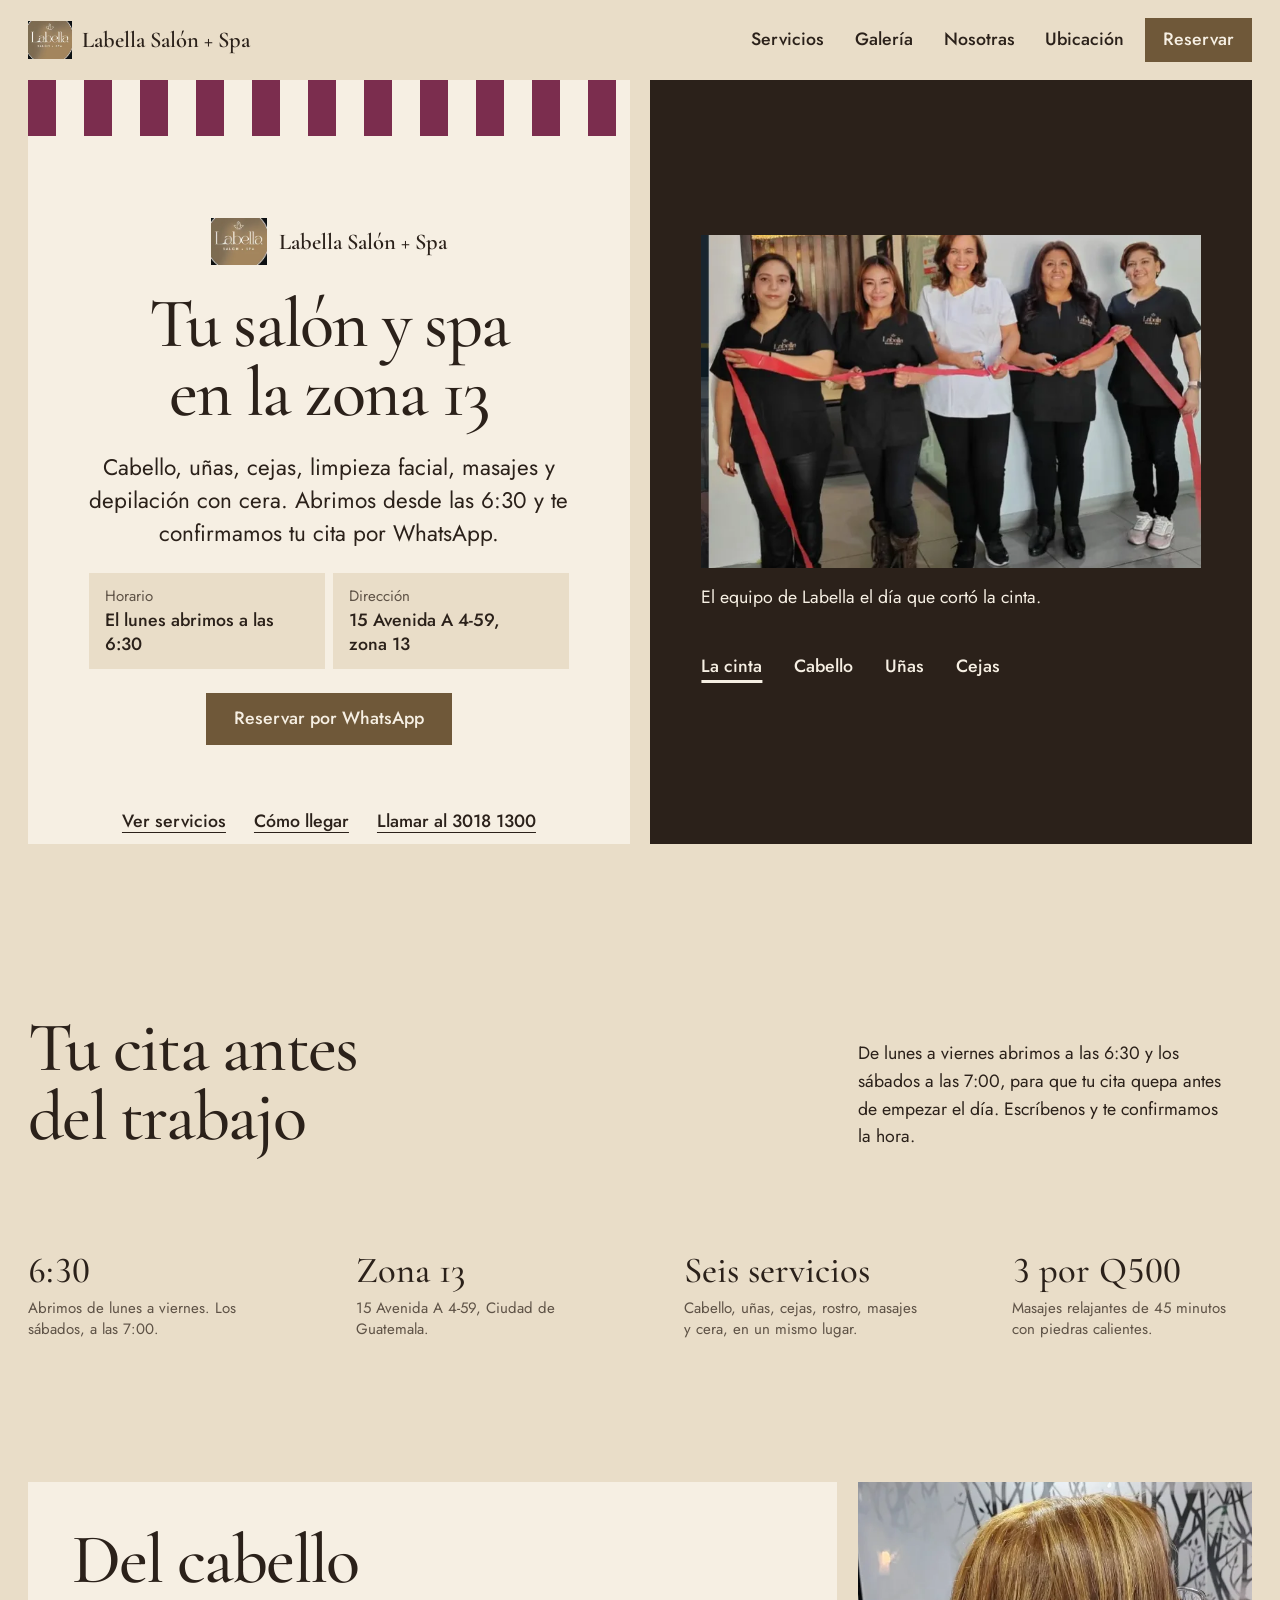
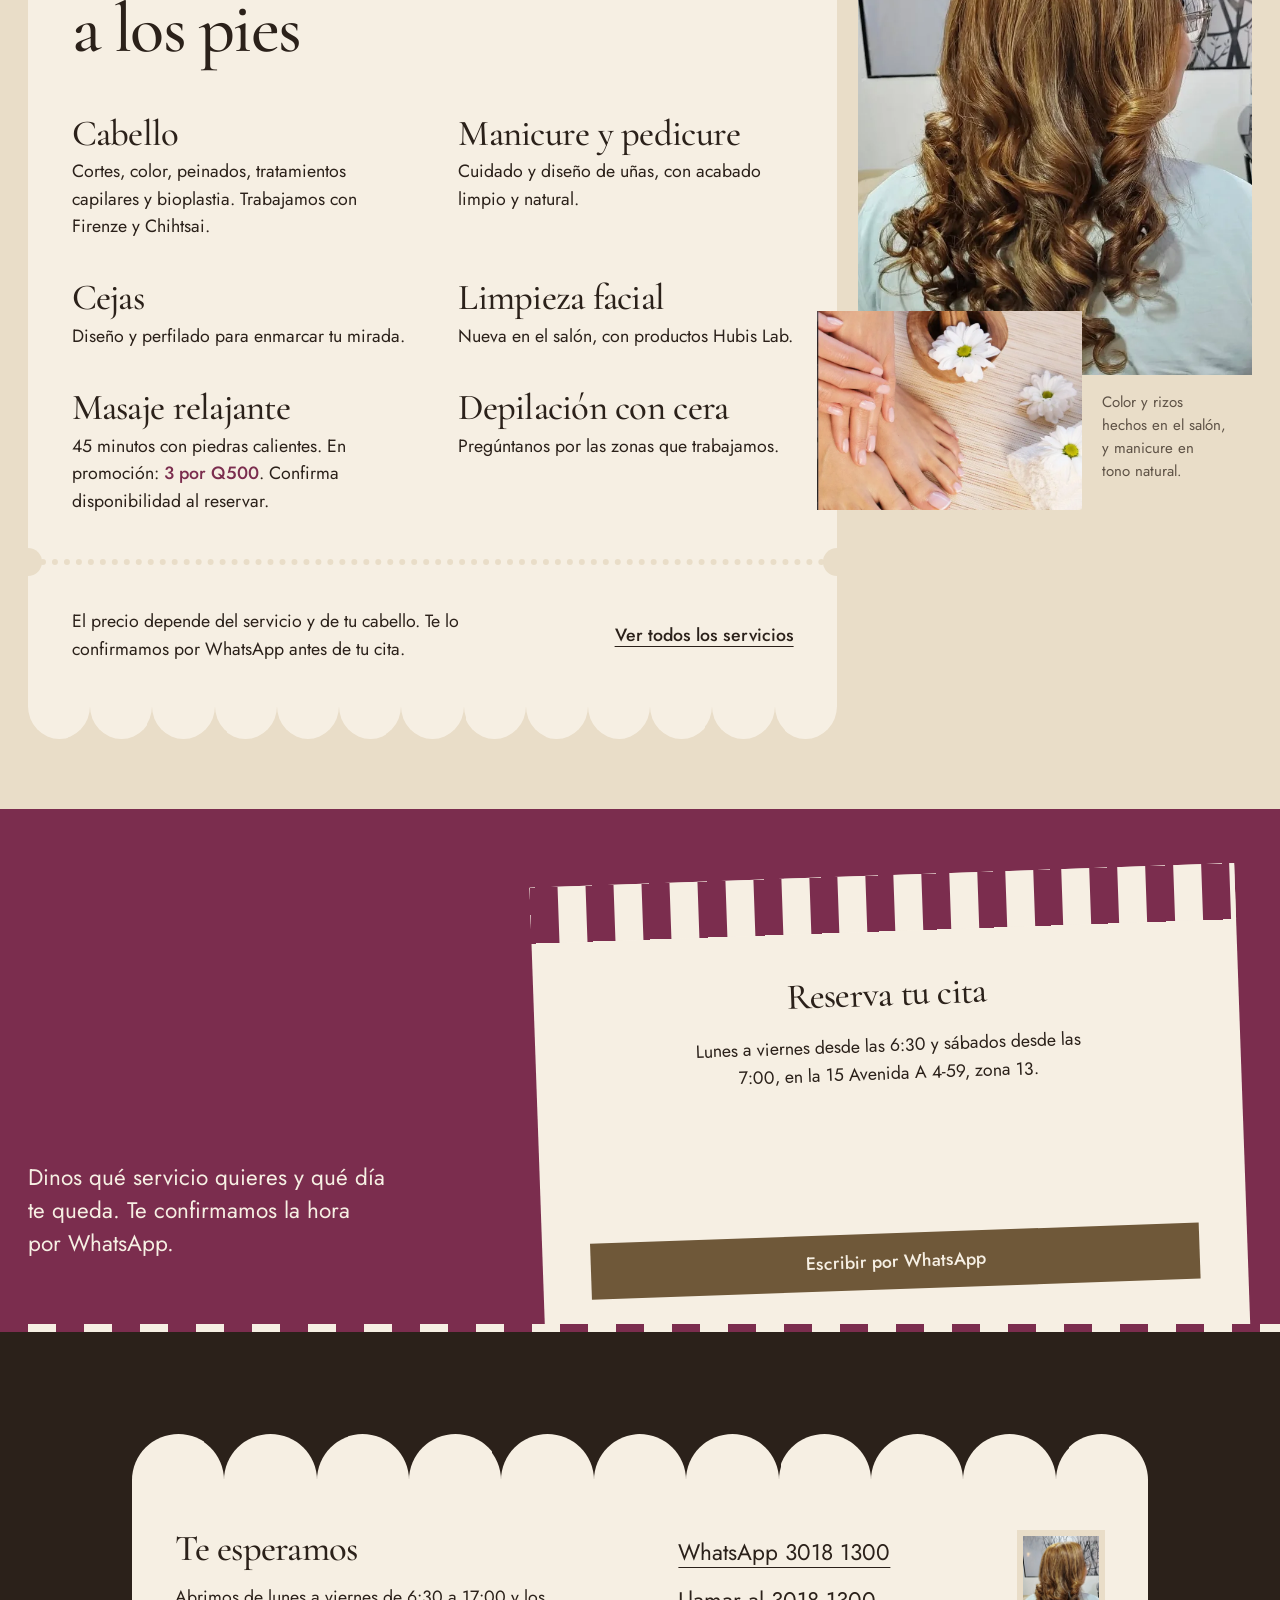
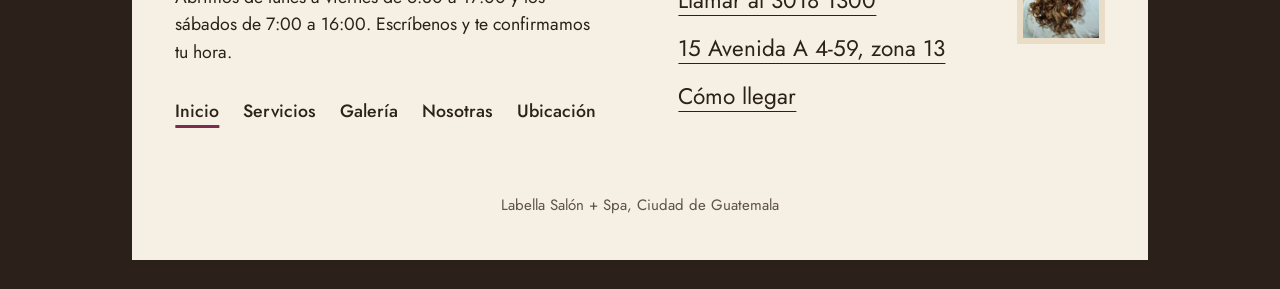
==== commit a74e89e4: "Rediseño en varias páginas: inicio, servicios, galería, nosotras y contacto Divide la página única e" ====
--- a/index.html
+++ b/index.html
@@ -2,10 +2,11 @@
 <html lang="es">
 <head>
 <meta charset="utf-8">
-<meta name="viewport" content="width=device-width, initial-scale=1">
+<meta name="viewport" content="width=device-width, initial-scale=1, viewport-fit=cover">
 <title>Labella Salón + Spa | Salón de belleza y spa en zona 13, Guatemala</title>
 <meta name="description" content="Salón y spa en la zona 13 de Ciudad de Guatemala: cabello, manicure y pedicure, cejas, limpieza facial, masajes y depilación. Reserva por WhatsApp.">
-<meta name="theme-color" content="#F6EFE3">
+<meta name="theme-color" content="#E9DDC8">
+<meta name="color-scheme" content="light">
 <!-- TODO: confirmar la URL final de GitHub Pages (canonical, og:url, og:image y JSON-LD) -->
 <link rel="canonical" href="https://psantos2729.github.io/Spa-and-Beauty/">
 <link rel="icon" type="image/webp" href="assets/logo.webp">
@@ -23,10 +24,12 @@
 <meta name="twitter:title" content="Labella Salón + Spa, zona 13">
 <meta name="twitter:description" content="Cabello, uñas, cejas, limpieza facial, masajes y depilación en la zona 13. Reserva tu cita por WhatsApp.">
 <meta name="twitter:image" content="https://psantos2729.github.io/Spa-and-Beauty/assets/rizos.webp">
+<script>document.documentElement.classList.add('js')</script>
 <link rel="preconnect" href="https://fonts.googleapis.com">
 <link rel="preconnect" href="https://fonts.gstatic.com" crossorigin>
 <link rel="stylesheet" href="https://fonts.googleapis.com/css2?family=Cormorant+Garamond:ital,wght@0,500;0,600;1,500&amp;family=Jost:wght@400;500&amp;display=swap">
 <link rel="stylesheet" href="styles.css">
+<link rel="stylesheet" href="css/inicio.css">
 <script src="script.js" defer></script>
 <script type="application/ld+json">
 {
@@ -63,282 +66,179 @@
 
 <a class="salto" href="#contenido">Saltar al contenido</a>
 
-<svg class="sprite" aria-hidden="true" focusable="false">
-  <symbol id="wa" viewBox="0 0 24 24" fill="none" stroke="currentColor" stroke-width="1.8" stroke-linecap="round" stroke-linejoin="round"><path d="M4 20l1.3-4.1A8 8 0 1 1 8.2 18.8L4 20z"/><path d="M9 9.2c.3 2.4 2.4 4.5 5.8 5.5l1.2-1.4-2-1-.9.7c-.9-.4-1.7-1.2-2.1-2.1l.7-.9-1-2L9 9.2z" fill="currentColor" stroke="none"/></symbol>
-  <symbol id="veta" viewBox="0 0 1440 900" preserveAspectRatio="xMidYMid slice" fill="none" stroke="currentColor" stroke-linecap="round">
-    <path stroke-width="1.4" d="M-40 260C180 200 300 330 520 290S860 120 1060 190s280 150 430 110"/>
-    <path stroke-width=".8" d="M520 290c60 90 30 190 120 260s250 60 330 150 60 150 120 220"/>
-    <path stroke-width="1" d="M-40 640c160-50 260 30 400 10s210-110 360-90 220 120 380 110 240-90 380-60"/>
-    <path stroke-width=".7" d="M1060 190c-30 80 40 140 20 220s-110 120-100 200"/>
-    <path stroke-width=".6" d="M200 0c30 80-20 150 30 230s130 90 150 180"/>
-  </symbol>
-</svg>
-
-<!--
-  Los enlaces con data-wa apuntan a #reservar si no hay JavaScript;
-  script.js les pone la URL de WhatsApp desde una sola constante (WHATSAPP).
--->
-<header class="sitio">
-  <div class="sitio__in">
-    <a class="marca" href="#inicio">
+<!-- CABECERA (igual en todas las páginas; solo cambia dónde va aria-current="page") -->
+<header class="cabecera">
+  <div class="cabecera__in envoltura">
+    <a class="marca" href="index.html" aria-current="page">
       <img src="assets/logo.webp" alt="" width="147" height="124">
       <span>Labella Salón + Spa</span>
     </a>
-    <nav class="nav" aria-label="Secciones">
+    <nav class="nav" aria-label="Principal">
       <ul>
-        <li><a href="#servicios">Servicios</a></li>
-        <li><a href="#galeria">Galería</a></li>
-        <li><a href="#ubicacion">Ubicación</a></li>
+        <li><a href="servicios.html">Servicios</a></li>
+        <li><a href="galeria.html">Galería</a></li>
+        <li><a href="nosotras.html">Nosotras</a></li>
+        <li><a href="contacto.html">Ubicación</a></li>
       </ul>
     </nav>
-    <a class="btn btn--sm" href="#reservar" data-wa><span>Reservar</span></a>
+    <a class="btn btn--chico" href="https://wa.me/50230181300?text=Hola%2C%20quiero%20reservar%20en%20Labella%20Sal%C3%B3n%20%2B%20Spa" data-wa>Reservar</a>
   </div>
 </header>
 
 <main id="contenido" tabindex="-1">
 
-<section class="hero" id="inicio" aria-labelledby="titulo-inicio" data-amb>
-  <div class="amb" aria-hidden="true">
-    <div class="capa" data-prof=".16">
-      <div class="luz luz--1 a"></div>
-      <div class="luz luz--2 a"></div>
-      <div class="luz luz--3 a"></div>
-      <div class="rayo a"></div>
-    </div>
-    <div class="capa" data-prof=".08"><svg class="veta a"><use href="#veta"/></svg></div>
-    <div class="capa polvo" data-capa="lejos" data-prof=".05" data-n="6" data-nm="3"></div>
-    <div class="capa polvo" data-capa="medio" data-prof=".12" data-n="6" data-nm="2"></div>
-    <div class="capa polvo" data-capa="cerca" data-prof=".24" data-n="5" data-nm="2"></div>
-  </div>
-  <div class="hero__inner">
-    <div>
-      <h1 id="titulo-inicio">
-        <span class="linea"><span style="--d:120ms">Tu cabello,</span></span>
-        <span class="linea"><span style="--d:220ms">tus manos,</span></span>
-        <span class="linea"><span style="--d:320ms">tu calma.</span></span>
-      </h1>
-      <span class="filete" aria-hidden="true"></span>
-      <p class="lead h" style="--d:560ms">Salón y spa en la zona 13. Cabello, uñas, cejas, masajes, limpieza facial y depilación, todo en un mismo lugar. Reserva tu cita por WhatsApp.</p>
-      <div class="hero__cta h" style="--d:660ms">
-        <span class="iman">
-          <a class="btn" href="#reservar" data-wa><svg aria-hidden="true"><use href="#wa"/></svg><span>Reservar por WhatsApp</span></a>
-        </span>
-        <a class="btn btn--claro" href="#servicios"><span>Ver servicios</span></a>
-      </div>
-      <p class="horario h" style="--d:760ms">Lunes a viernes de 6:30 a 17:00. Sábados de 7:00 a 16:00.</p>
-    </div>
-    <div class="arco">
-      <div class="arco__marco" aria-hidden="true"><i></i></div>
-      <div class="arco__ventana">
-        <div class="arco__zoom"><img src="assets/rizos.webp" alt="Cabello castaño con mechas doradas y rizos suaves, trabajo del salón" width="661" height="884" fetchpriority="high"></div>
-        <div class="arco__velo" aria-hidden="true"></div>
-      </div>
-      <span class="arco__base" aria-hidden="true"></span>
-    </div>
-  </div>
-</section>
-
-<div class="cinta" data-amb>
-  <div class="cinta__pista a">
-    <ul>
-      <li>Cortes</li><li>Color</li><li>Peinados</li><li>Tratamientos capilares</li><li>Bioplastia</li><li>Manicure y pedicure</li><li>Cejas</li><li>Limpieza facial</li><li>Masaje relajante</li><li>Depilación con cera</li>
+<!-- PORTADA: la tarjeta de cita junto a la sala -->
+<section class="portada envoltura" aria-labelledby="titulo-inicio">
+  <div class="portada__tarjeta">
+    <div class="cinta" aria-hidden="true"></div>
+    <div class="portada__cuerpo">
+      <p class="portada__marca" data-rise style="--i:0"><img src="assets/logo.webp" alt="" width="147" height="124"><span>Labella Salón + Spa</span></p>
+      <h1 id="titulo-inicio" class="t-display" data-rise style="--i:1">Tu salón y spa<br> en la zona 13</h1>
+      <p class="t-lead portada__apoyo" data-rise style="--i:2">Cabello, uñas, cejas, limpieza facial, masajes y depilación con cera. Abrimos desde las 6:30 y te confirmamos tu cita por WhatsApp.</p>
+      <dl class="portada__datos" data-rise style="--i:3">
+        <div><dt>Horario</dt><dd data-hoy>Lunes a viernes desde las 6:30, sábados desde las 7:00</dd></div>
+        <div><dt>Dirección</dt><dd>15 Avenida A 4-59, zona&nbsp;13</dd></div>
+      </dl>
+      <div data-rise style="--i:4">
+        <a class="btn" href="https://wa.me/50230181300?text=Hola%2C%20quiero%20reservar%20en%20Labella%20Sal%C3%B3n%20%2B%20Spa" data-wa>Reservar por WhatsApp</a>
+      </div>
+    </div>
+    <ul class="portada__enlaces" data-rise style="--i:5">
+      <li><a class="enlace" href="servicios.html">Ver servicios</a></li>
+      <li><a class="enlace" href="https://www.google.com/maps/search/?api=1&amp;query=15%20Avenida%20A%204-59%2C%20Zona%2013%2C%20Ciudad%20de%20Guatemala" target="_blank" rel="noopener">Cómo llegar</a></li>
+      <li><a class="enlace" href="tel:+50230181300">Llamar al 3018 1300</a></li>
     </ul>
-    <ul aria-hidden="true">
-      <li>Cortes</li><li>Color</li><li>Peinados</li><li>Tratamientos capilares</li><li>Bioplastia</li><li>Manicure y pedicure</li><li>Cejas</li><li>Limpieza facial</li><li>Masaje relajante</li><li>Depilación con cera</li>
-    </ul>
-  </div>
-  <button class="cinta__pausa" type="button" aria-pressed="false" aria-label="Pausar la cinta de servicios"><i aria-hidden="true"></i></button>
-</div>
-
-<section class="servicios" id="servicios" aria-labelledby="titulo-servicios" data-amb>
-  <div class="amb" aria-hidden="true">
-    <div class="luz a"></div>
-    <svg class="veta a"><use href="#veta"/></svg>
-  </div>
-  <div class="wrap">
-    <h2 class="rev" id="titulo-servicios"><span class="linea"><span>Lo que hacemos por ti</span></span></h2>
-    <p class="intro rev" style="--d:120ms">Cabello, uñas, cejas, rostro y cuerpo. Escríbenos y te ayudamos a elegir.</p>
-    <div class="grid">
-      <article class="card card--alta rev" data-tilt>
-        <div class="card__in"><div class="card__cuerpo">
-          <div class="card__foto"><img class="foto-cabello" src="assets/rizos.webp" alt="Rizos castaños con color y brillo" width="661" height="884" loading="lazy"></div>
-          <div class="card__txt">
-            <h3>Cabello</h3>
-            <p>Cortes, color, peinados, tratamientos capilares y bioplastia capilar.</p>
-            <span class="precio">Desde [PRECIOS]</span>
-          </div>
-        </div></div>
-      </article>
-      <article class="card rev" style="--d:70ms" data-tilt>
-        <div class="card__in"><div class="card__cuerpo">
-          <div class="card__foto"><img src="assets/manicure.webp" alt="Manos y pies con manicure y pedicure en tono natural" width="722" height="545" loading="lazy"></div>
-          <div class="card__txt">
-            <h3>Manicure y pedicure</h3>
-            <p>Cuidado y diseño de uñas, con acabado limpio y natural.</p>
-            <span class="precio">Desde [PRECIOS]</span>
-          </div>
-        </div></div>
-      </article>
-      <article class="card rev" style="--d:140ms" data-tilt>
-        <div class="card__in"><div class="card__cuerpo">
-          <div class="card__foto"><img class="foto-cejas" src="assets/cejas.webp" alt="Diseño de cejas con pinza" width="724" height="303" loading="lazy"></div>
-          <div class="card__txt">
-            <h3>Cejas</h3>
-            <p>Diseño y perfilado para enmarcar tu mirada.</p>
-            <span class="precio">Desde [PRECIOS]</span>
-          </div>
-        </div></div>
-      </article>
-      <article class="card card--vino rev" data-tilt data-amb>
-        <div class="card__in"><div class="card__cuerpo">
-          <div class="amb" aria-hidden="true">
-            <div class="luz a"></div>
-            <div class="polvo" data-capa="medio" data-n="5" data-nm="3" data-lento></div>
-          </div>
-          <div class="card__txt">
-            <h3>Masaje relajante</h3>
-            <p>45 minutos de masaje con piedras calientes.</p>
-            <span class="precio">3 por Q500</span>
-            <p>Promoción. Confirma disponibilidad al reservar.</p>
-          </div>
-        </div></div>
-      </article>
-      <article class="card card--texto card--facial rev" style="--d:70ms" data-tilt>
-        <div class="card__in"><div class="card__cuerpo">
-          <div class="card__txt">
-            <span class="nuevo">Nuevo</span>
-            <h3>Limpieza facial</h3>
-            <p>Limpieza facial con productos Hubis Lab.</p>
-            <span class="precio">Desde [PRECIOS]</span>
-          </div>
-        </div></div>
-      </article>
-      <article class="card card--texto rev" data-tilt>
-        <div class="card__in"><div class="card__cuerpo">
-          <div class="card__txt">
-            <h3>Depilación con cera</h3>
-            <p>Pregúntanos por las zonas que trabajamos.</p>
-            <span class="precio">Desde [PRECIOS]</span>
-          </div>
-        </div></div>
-      </article>
-      <article class="card card--solo rev" style="--d:70ms">
-        <div class="card__in"><div class="card__cuerpo">
-          <div class="card__txt">
-            <div>
-              <h3>¿No sabes por dónde empezar?</h3>
-              <p>Cuéntanos qué buscas y te recomendamos.</p>
-            </div>
-            <a class="btn" href="#reservar" data-wa><svg aria-hidden="true"><use href="#wa"/></svg><span>Reservar por WhatsApp</span></a>
-          </div>
-        </div></div>
-      </article>
-    </div>
-  </div>
-</section>
-
-<section class="galeria" id="galeria" aria-labelledby="titulo-galeria">
-  <div class="wrap">
-    <h2 class="rev" id="titulo-galeria"><span class="linea"><span>Nuestro trabajo</span></span></h2>
-    <p class="intro rev" style="--d:120ms">Desliza la primera foto para ver el antes y el después.</p>
-    <div class="galeria-grid">
-      <figure class="tile tile--ba rev">
-        <div class="ba" id="ba">
-          <img class="ba__despues" src="assets/antes-despues.webp" alt="Después del tratamiento: cabello liso y con brillo" width="707" height="532" loading="lazy" draggable="false">
-          <div class="ba__clip"><div class="ba__contra"><img src="assets/antes-despues.webp" alt="Antes del tratamiento: cabello reseco y con frizz" width="707" height="532" loading="lazy" draggable="false"></div></div>
-          <span class="ba__et ba__et--a" aria-hidden="true">Antes</span>
-          <span class="ba__et ba__et--d" aria-hidden="true">Después</span>
-          <input class="ba__rango" type="range" min="0" max="100" value="50" step="1" aria-label="Comparar antes y después. Mueve para mostrar más de una u otra foto">
-          <div class="ba__asa" aria-hidden="true"><i><svg viewBox="0 0 24 24" fill="none" stroke="currentColor" stroke-width="1.8" stroke-linecap="round" stroke-linejoin="round"><path d="M9 7l-5 5 5 5M15 7l5 5-5 5"/></svg></i></div>
-        </div>
-      </figure>
-      <figure class="tile tile--equipo rev" style="--d:90ms"><img class="foto-equipo" src="assets/equipo.webp" alt="Equipo de Labella en la inauguración del salón" width="722" height="568" loading="lazy"></figure>
-      <figure class="tile tile--c rev" style="--d:60ms"><img src="assets/manicure.webp" alt="Manicure y pedicure con flores blancas" width="722" height="545" loading="lazy"></figure>
-      <figure class="tile tile--c rev" style="--d:150ms"><img class="foto-cejas" src="assets/cejas.webp" alt="Cejas perfiladas" width="724" height="303" loading="lazy"></figure>
-    </div>
-  </div>
-</section>
-
-<section class="razones" aria-labelledby="titulo-razones">
-  <div class="wrap">
-    <h2 class="rev" id="titulo-razones"><span class="linea"><span>Por qué venir a Labella</span></span></h2>
-    <ul>
-      <li class="rev">
-        <h3>Todo en un mismo lugar</h3>
-        <p>Cabello, uñas, cejas, limpieza facial, masajes y depilación con cera.</p>
-      </li>
-      <li class="rev" style="--d:60ms">
-        <h3>Desde temprano</h3>
-        <p>Abrimos a las 6:30 de lunes a viernes y a las 7:00 los sábados.</p>
-      </li>
-      <li class="rev" style="--d:120ms">
-        <h3>En la zona 13</h3>
-        <p>Nos encuentras en la 15 Avenida A 4-59.</p>
-      </li>
-      <li class="rev" style="--d:180ms">
-        <h3>Productos que conocemos</h3>
-        <p>Trabajamos con Firenze y Chihtsai, y con Hubis Lab en la limpieza facial.</p>
-      </li>
-    </ul>
-  </div>
-</section>
-
-<section class="ubicacion" id="ubicacion" aria-labelledby="titulo-ubicacion">
-  <div class="wrap">
-    <h2 class="rev" id="titulo-ubicacion"><span class="linea"><span>Dónde estamos</span></span></h2>
-    <div class="ubicacion__in">
-      <div class="rev">
-        <dl class="datos">
-          <div><dt>Dirección</dt><dd>15 Avenida A 4-59, Zona 13, Ciudad de Guatemala</dd></div>
-          <div><dt>Horario</dt><dd>Lunes a viernes de 6:30 a 17:00<br>Sábados de 7:00 a 16:00</dd></div>
-          <div><dt>Teléfono y WhatsApp</dt><dd><a href="tel:+50230181300">3018 1300</a></dd></div>
-        </dl>
-        <a class="btn btn--claro" href="https://www.google.com/maps/search/?api=1&amp;query=15%20Avenida%20A%204-59%2C%20Zona%2013%2C%20Ciudad%20de%20Guatemala" target="_blank" rel="noopener"><span>Cómo llegar</span></a>
-      </div>
-      <div class="mapa rev" style="--d:120ms">
-        <iframe src="https://www.google.com/maps?q=15+Avenida+A+4-59,+Zona+13,+Ciudad+de+Guatemala&amp;output=embed" title="Mapa de Labella Salón + Spa en 15 Avenida A 4-59, Zona 13, Ciudad de Guatemala" loading="lazy" referrerpolicy="no-referrer-when-downgrade"></iframe>
-      </div>
-    </div>
-  </div>
-</section>
-
-<section class="cierre" id="reservar" aria-labelledby="titulo-reservar" data-amb>
-  <div class="amb" aria-hidden="true">
-    <div class="luz luz--1 a"></div>
-    <div class="luz luz--2 a"></div>
-    <svg class="veta a"><use href="#veta"/></svg>
-  </div>
-  <div class="wrap">
-    <h2 class="rev" id="titulo-reservar"><span class="linea"><span>Reserva tu momento</span></span></h2>
-    <p class="intro rev" style="--d:120ms">Escríbenos por WhatsApp y te confirmamos tu cita.</p>
-    <p class="cierre__cta rev" style="--d:200ms">
-      <!-- TODO confirmar WhatsApp: este es el único lugar del HTML con la URL; la fuente principal es WHATSAPP en script.js -->
-      <span class="iman"><a class="btn" href="https://wa.me/50230181300?text=Hola%2C%20quiero%20reservar%20en%20Labella%20Sal%C3%B3n%20%2B%20Spa" target="_blank" rel="noopener" data-wa><svg aria-hidden="true"><use href="#wa"/></svg><span>Reservar por WhatsApp</span></a></span>
-    </p>
-    <p class="redes rev" style="--d:260ms">Síguenos en Instagram:
-      <!-- TODO: reemplazar [INSTAGRAM] por el enlace real -->
-      <span class="pendiente">[INSTAGRAM]</span>
-    </p>
+  </div>
+
+  <div class="portada__sala campo-oscuro">
+    <div class="portada__marco">
+      <div id="fotos-portada" class="fundido foto foto--3x2" data-fundido>
+        <img src="assets/equipo.webp" alt="El equipo de Labella cortando la cinta vino en la inauguración del salón" width="722" height="568" fetchpriority="high" data-pie="El equipo de Labella el día que cortó la cinta.">
+        <img src="assets/rizos.webp" alt="Cabello castaño con mechas doradas y rizos suaves, trabajo del salón" width="661" height="884" loading="lazy" data-pie="Color y rizos, hechos en el salón.">
+        <img src="assets/manicure.webp" alt="Manos y pies con manicure y pedicure en tono natural" width="722" height="545" loading="lazy" data-pie="Manicure y pedicure en tono natural.">
+        <img src="assets/cejas.webp" alt="Diseño de cejas con pinza" width="724" height="303" loading="lazy" data-pie="Diseño y perfilado de cejas.">
+      </div>
+      <p class="pie-foto portada__pie" data-fundido-pie data-para="fotos-portada">El equipo de Labella el día que cortó la cinta.</p>
+      <div class="fundido-elegir" data-fundido-elegir data-para="fotos-portada" role="group" aria-label="Elegir foto" hidden>
+        <button type="button" aria-pressed="true">La cinta</button>
+        <button type="button" aria-pressed="false">Cabello</button>
+        <button type="button" aria-pressed="false">Uñas</button>
+        <button type="button" aria-pressed="false">Cejas</button>
+      </div>
+    </div>
+  </div>
+</section>
+
+<!-- PRESENTACIÓN: título, nota y fila de datos -->
+<section class="presenta envoltura" aria-labelledby="titulo-presenta" data-reveal-group>
+  <div class="presenta__fila rejilla">
+    <h2 id="titulo-presenta" class="t-display" data-reveal>Tu cita antes<br> del trabajo</h2>
+    <p class="presenta__nota" data-reveal>De lunes a viernes abrimos a las 6:30 y los sábados a las 7:00, para que tu cita quepa antes de empezar el día. Escríbenos y te confirmamos la hora.</p>
+  </div>
+  <ul class="datos-fila">
+    <li data-reveal><span class="serif t-head cifras">6:30</span><span class="t-small nota">Abrimos de lunes a viernes. Los sábados, a las 7:00.</span></li>
+    <li data-reveal><span class="serif t-head">Zona 13</span><span class="t-small nota">15 Avenida A 4-59, Ciudad de Guatemala.</span></li>
+    <li data-reveal><span class="serif t-head">Seis servicios</span><span class="t-small nota">Cabello, uñas, cejas, rostro, masajes y cera, en un mismo lugar.</span></li>
+    <li data-reveal><span class="serif t-head cifras">3 por Q500</span><span class="t-small nota">Masajes relajantes de 45 minutos con piedras calientes.</span></li>
+  </ul>
+</section>
+
+<!-- SERVICIOS EN BREVE: la hoja de servicios con su talón -->
+<section class="carta envoltura" aria-labelledby="titulo-carta">
+  <div class="carta__in rejilla">
+    <div class="carta__hoja hoja feston-abajo" data-reveal-group>
+      <h2 id="titulo-carta" class="t-display" data-reveal>Del cabello<br> a los pies</h2>
+      <ul class="carta__lista">
+        <li data-reveal>
+          <h3>Cabello</h3>
+          <p>Cortes, color, peinados, tratamientos capilares y bioplastia. Trabajamos con Firenze y Chihtsai.</p>
+        </li>
+        <li data-reveal>
+          <h3>Manicure y pedicure</h3>
+          <p>Cuidado y diseño de uñas, con acabado limpio y natural.</p>
+        </li>
+        <li data-reveal>
+          <h3>Cejas</h3>
+          <p>Diseño y perfilado para enmarcar tu mirada.</p>
+        </li>
+        <li data-reveal>
+          <h3>Limpieza facial</h3>
+          <p>Nueva en el salón, con productos Hubis Lab.</p>
+        </li>
+        <li data-reveal>
+          <h3>Masaje relajante</h3>
+          <p>45 minutos con piedras calientes. En promoción: <strong class="carta__promo">3 por Q500</strong>. Confirma disponibilidad al reservar.</p>
+        </li>
+        <li data-reveal>
+          <h3>Depilación con cera</h3>
+          <p>Pregúntanos por las zonas que trabajamos.</p>
+        </li>
+      </ul>
+      <div class="talon carta__talon" data-reveal>
+        <p>El precio depende del servicio y de tu cabello. Te lo confirmamos por WhatsApp antes de tu cita.</p>
+        <a class="enlace" href="servicios.html">Ver todos los servicios</a>
+      </div>
+    </div>
+    <div class="carta__fotos" data-reveal-group>
+      <div class="carta__grande foto foto--4x5" data-reveal>
+        <img src="assets/rizos.webp" alt="Rizos castaños con mechas doradas, hechos en el salón" width="661" height="884" loading="lazy">
+      </div>
+      <div class="carta__chica foto foto--4x3" data-reveal>
+        <img src="assets/manicure.webp" alt="Manicure y pedicure con acabado natural" width="722" height="545" loading="lazy">
+      </div>
+      <p class="pie-foto" data-reveal>Color y rizos hechos en el salón, y manicure en tono natural.</p>
+    </div>
+  </div>
+</section>
+
+<!-- RESERVA: la tarjeta de respuesta (compartida) -->
+<section class="respuesta campo-vino" aria-labelledby="titulo-reserva">
+  <div class="respuesta__in envoltura rejilla" data-reveal-group>
+    <p class="respuesta__nota" data-reveal>Dinos qué servicio quieres y qué día te queda. Te confirmamos la hora por WhatsApp.</p>
+    <div class="respuesta__lugar" data-reveal>
+      <div class="respuesta__tarjeta">
+        <div class="cinta" aria-hidden="true"></div>
+        <h2 id="titulo-reserva">Reserva tu cita</h2>
+        <p>Lunes a viernes desde las 6:30 y sábados desde las 7:00, en la 15 Avenida A 4-59, zona 13.</p>
+        <a class="btn btn--barra" href="https://wa.me/50230181300?text=Hola%2C%20quiero%20reservar%20en%20Labella%20Sal%C3%B3n%20%2B%20Spa" data-wa>Escribir por WhatsApp</a>
+      </div>
+    </div>
   </div>
 </section>
 
 </main>
 
+<!-- PIE: el reverso de la tarjeta (igual en todas las páginas) -->
 <footer class="pie">
-  <div class="pie__in">
-    <div>
-      <p class="marca"><img src="assets/logo.webp" alt="" width="147" height="124" loading="lazy"><span>Labella Salón + Spa</span></p>
-      <p>15 Avenida A 4-59, Zona 13, Ciudad de Guatemala</p>
-    </div>
-    <a class="pie__arriba" href="#inicio">Volver arriba</a>
+  <div class="cinta cinta--fina" aria-hidden="true"></div>
+  <div class="pie__fondo envoltura rejilla">
+    <div class="pie__tarjeta feston-arriba">
+      <div class="pie__mensaje">
+        <h2>Te esperamos</h2>
+        <p>Abrimos de lunes a viernes de 6:30 a 17:00 y los sábados de 7:00 a 16:00. Escríbenos y te confirmamos tu hora.</p>
+        <nav class="pie__nav" aria-label="Páginas del sitio">
+          <ul>
+            <li><a href="index.html" aria-current="page">Inicio</a></li>
+            <li><a href="servicios.html">Servicios</a></li>
+            <li><a href="galeria.html">Galería</a></li>
+            <li><a href="nosotras.html">Nosotras</a></li>
+            <li><a href="contacto.html">Ubicación</a></li>
+          </ul>
+        </nav>
+      </div>
+      <div class="pie__datos">
+        <ul class="pie__lineas">
+          <li><a href="https://wa.me/50230181300?text=Hola%2C%20quiero%20reservar%20en%20Labella%20Sal%C3%B3n%20%2B%20Spa" data-wa>WhatsApp 3018 1300</a></li>
+          <li><a href="tel:+50230181300">Llamar al 3018 1300</a></li>
+          <li><a href="https://www.google.com/maps/search/?api=1&amp;query=15%20Avenida%20A%204-59%2C%20Zona%2013%2C%20Ciudad%20de%20Guatemala" target="_blank" rel="noopener">15 Avenida A 4-59, zona&nbsp;13</a></li>
+          <li><a href="contacto.html">Cómo llegar</a></li>
+        </ul>
+        <figure class="sello"><img src="assets/rizos.webp" alt="" width="661" height="884" loading="lazy"></figure>
+      </div>
+      <p class="pie__imprenta">Labella Salón + Spa, Ciudad de Guatemala</p>
+    </div>
   </div>
 </footer>
-
-<a class="flotante" href="#reservar" data-wa aria-label="Reservar por WhatsApp">
-  <svg aria-hidden="true"><use href="#wa"/></svg>
-</a>
-
-<div class="resplandor" aria-hidden="true"></div>
 
 </body>
 </html>
--- a/styles.css
+++ b/styles.css
@@ -1,321 +1,432 @@
-:root{
-  --marfil:#F6EFE3; --marmol:#E9DDC8; --bronce:#6F5839; --dorado:#B8995F;
-  --espresso:#2B211A; --suave:#5E5246; --vino:#7B2D4E;
-  --serif:'Cormorant Garamond',Georgia,'Times New Roman',serif;
-  --sans:'Jost',system-ui,-apple-system,'Segoe UI',sans-serif;
-  --ease-out:cubic-bezier(0.23,1,0.32,1);
-  --ease-in-out:cubic-bezier(0.77,0,0.175,1);
-  --s1:8px;--s2:16px;--s3:24px;--s4:40px;--s5:64px;--s6:104px;
-}
-*{box-sizing:border-box;margin:0}
-html{scroll-behavior:smooth}
-body{font-family:var(--sans);color:var(--espresso);background:var(--marfil);line-height:1.6;font-size:17px;-webkit-font-smoothing:antialiased;overflow-x:hidden}
-img{display:block;max-width:100%}
-a{color:inherit}
-:focus-visible{outline:2px solid var(--bronce);outline-offset:3px}
-.sprite{position:absolute;width:0;height:0;overflow:hidden}
-
-/* ---------- salto al contenido ---------- */
-.salto{position:absolute;left:16px;top:12px;z-index:40;display:inline-flex;align-items:center;min-height:44px;padding:0 20px;border-radius:999px;background:var(--espresso);color:var(--marfil);text-decoration:none;transform:translateY(-200%)}
-.salto:focus{transform:none}
-.salto:focus-visible{outline-color:var(--dorado)}
-
-/* ---------- encabezado ---------- */
-.sitio{position:relative;z-index:20;background:rgba(246,239,227,.94);border-bottom:1px solid rgba(184,153,95,.45)}
-.sitio__in{max-width:1180px;margin:0 auto;padding:8px 12px 0;display:flex;flex-wrap:wrap;align-items:center;justify-content:space-between;gap:0 12px}
-.marca{display:flex;align-items:center;gap:8px;min-height:44px;text-decoration:none}
-.marca img{width:44px;height:44px;border-radius:50%;object-fit:cover}
-.marca span{font-family:var(--serif);font-size:18px;font-weight:600;letter-spacing:.02em;white-space:nowrap}
-.nav{order:3;width:100%}
-.nav ul{display:flex;justify-content:space-between;list-style:none;padding:0}
-.nav a{display:flex;align-items:center;min-height:44px;padding:0 6px;color:var(--suave);font-size:16px;text-decoration:none}
-
-/* ---------- botones ---------- */
-.iman{display:inline-block}
-.btn{position:relative;overflow:hidden;display:inline-flex;align-items:center;gap:12px;min-height:52px;padding:0 28px;border-radius:999px;background:var(--bronce);color:#FBF6EC;text-decoration:none;font-weight:500;font-size:17px;white-space:nowrap;transition:transform 160ms var(--ease-out)}
-.btn svg{position:relative;z-index:1;width:22px;height:22px;flex:none;transition:transform 240ms var(--ease-out)}
-.btn span{position:relative;z-index:1}
-.btn::before{content:"";position:absolute;inset:0;background:#5C4829;opacity:0;transition:opacity 200ms ease}
-.btn::after{content:"";position:absolute;top:0;bottom:0;left:0;width:45%;background:linear-gradient(100deg,transparent,rgba(255,236,196,.42),transparent);transform:translateX(-140%) skewX(-12deg)}
-.btn:active{transform:scale(.97)}
-.btn--sm{min-height:44px;padding:0 16px;font-size:16px}
-.btn--claro{background:transparent;color:var(--bronce);box-shadow:inset 0 0 0 1.5px var(--bronce)}
-.btn--claro::before{background:rgba(111,88,57,.1)}
-.btn--claro::after{display:none}
-@media (hover:hover) and (pointer:fine){
-  .btn:hover::before{opacity:1}
-  .btn:hover::after{transform:translateX(330%) skewX(-12deg);transition:transform 400ms var(--ease-out)}
-  .btn:hover svg{transform:translateX(2px) rotate(-10deg) scale(1.08)}
-  .nav a:hover{color:var(--espresso)}
-}
-
-/* ---------- ambiente (fondos vivos) ---------- */
-.amb{position:absolute;inset:0;overflow:hidden;pointer-events:none}
-.capa{position:absolute;inset:-6% 0}
-.luz{position:absolute;border-radius:50%;will-change:transform}
-.veta{position:absolute;inset:0;width:100%;height:100%;filter:blur(.6px);opacity:.5;color:var(--dorado)}
-.polvo{position:absolute;inset:0}
-.mota{position:absolute;border-radius:50%;background:radial-gradient(circle,#E9D29C 0%,#B8995F 55%,rgba(184,153,95,0) 72%);opacity:0;animation:mota var(--t) linear var(--r) infinite}
-.polvo[data-capa="lejos"] .mota{filter:blur(.8px)}
-.polvo[data-capa="cerca"] .mota{filter:blur(2px)}
-@keyframes mota{
-  0%{transform:translate3d(0,0,0) scale(.6);opacity:0}
-  18%{opacity:var(--o)}
-  50%{transform:translate3d(calc(var(--dx)*.5),calc(var(--dy)*.5),0) scale(1)}
-  82%{opacity:var(--o)}
-  100%{transform:translate3d(var(--dx),var(--dy),0) scale(.7);opacity:0}
-}
-@keyframes respira{0%,100%{opacity:.38;transform:scale(1)}50%{opacity:.72;transform:scale(1.035)}}
-@keyframes deriva1{0%{transform:translate3d(0,0,0) scale(1)}100%{transform:translate3d(-9%,7%,0) scale(1.14)}}
-@keyframes deriva2{0%{transform:translate3d(0,0,0) scale(1.05)}100%{transform:translate3d(12%,-8%,0) scale(.92)}}
-@keyframes deriva3{0%{transform:translate3d(-6%,4%,0) scale(.95)}100%{transform:translate3d(8%,-5%,0) scale(1.1)}}
-@keyframes rayo{0%{transform:translate3d(-14vmax,0,0) rotate(24deg);opacity:.35}50%{opacity:.9}100%{transform:translate3d(12vmax,0,0) rotate(24deg);opacity:.45}}
-@keyframes calor{0%,100%{opacity:.55;transform:scale(.92)}50%{opacity:1;transform:scale(1.08)}}
-/* se pausa todo lo ambiental fuera de pantalla o con la pestaña oculta */
-.js [data-amb]:not(.vivo) .a,.js [data-amb]:not(.vivo) .mota,.js.oculta .a,.js.oculta .mota{animation-play-state:paused}
-
-/* ---------- secciones ---------- */
-section{position:relative;padding:var(--s5) var(--s3)}
-.wrap{position:relative;max-width:1180px;margin:0 auto}
-h2{font-family:var(--serif);font-weight:500;font-size:clamp(36px,5vw,58px);line-height:1.05;max-width:18ch}
-h2::after{content:"";display:block;width:72px;height:1.5px;margin-top:20px;background:var(--dorado);transform-origin:left}
-.intro{margin-top:var(--s2);color:var(--suave);max-width:46ch}
-
-/* ---------- hero ---------- */
-.hero{overflow:hidden;padding:var(--s4) var(--s3) var(--s5);background:var(--marfil)}
-.hero .luz--1{width:64vmax;height:64vmax;right:-18vmax;top:-22vmax;background:radial-gradient(closest-side,rgba(240,221,178,.95),rgba(240,221,178,.4) 55%,transparent);animation:deriva1 24s ease-in-out infinite alternate}
-.hero .luz--2{width:52vmax;height:52vmax;left:-20vmax;bottom:-24vmax;background:radial-gradient(closest-side,rgba(184,153,95,.34),rgba(184,153,95,.12) 55%,transparent);animation:deriva2 28s ease-in-out infinite alternate}
-.hero .luz--3{width:44vmax;height:44vmax;left:26%;top:8%;background:radial-gradient(closest-side,rgba(255,251,240,.95),rgba(255,251,240,.35) 60%,transparent);animation:deriva3 19s ease-in-out infinite alternate}
-.rayo{position:absolute;left:38%;top:-30%;width:30vmax;height:170%;background:linear-gradient(90deg,transparent,rgba(255,246,224,.7) 45%,rgba(255,246,224,.25) 70%,transparent);animation:rayo 22s ease-in-out infinite alternate;will-change:transform}
-.hero .veta{animation:respira 16s ease-in-out infinite}
-.hero__inner{position:relative;max-width:1180px;margin:0 auto;display:grid;gap:var(--s5);align-items:center}
-h1{font-family:var(--serif);font-weight:500;font-size:clamp(48px,9.4vw,104px);line-height:.98;letter-spacing:-.01em}
-.linea{display:block;overflow:hidden;padding:.08em 0 .14em;margin:-.08em 0 -.14em}
-.linea>span{display:block}
-.hero .linea>span{animation:sube 900ms var(--ease-out) var(--d,0ms) both}
-.filete{display:block;width:88px;height:1.5px;background:var(--dorado);transform-origin:left}
-.hero .filete{margin-top:var(--s3);animation:dibujaX 800ms var(--ease-out) 620ms both}
-.lead{margin-top:var(--s3);max-width:34ch;font-size:19px;color:var(--suave)}
-.hero__cta{margin-top:var(--s4);display:flex;flex-wrap:wrap;gap:var(--s2)}
-.horario{margin-top:var(--s3);font-size:15px;color:var(--suave)}
-.h{animation:aparece 700ms var(--ease-out) var(--d,0ms) both}
-
-.arco{position:relative;justify-self:center;width:min(82%,400px)}
-.arco__marco{position:absolute;inset:-14px -14px 14px 14px}
-.arco__marco i{position:absolute;inset:0;border:1.5px solid var(--dorado);border-radius:999px 999px 0 0;animation:marco 900ms var(--ease-out) 900ms both}
-.arco__ventana{position:relative;aspect-ratio:4/5;overflow:hidden;border-radius:999px 999px 0 0;background:var(--marmol)}
-.arco__zoom{position:absolute;inset:0;animation:asienta 1600ms var(--ease-out) 250ms both}
-.arco__zoom img{width:100%;height:100%;object-fit:cover;object-position:50% 20%;transform:scale(1.12);will-change:transform}
-.arco__velo{position:absolute;inset:0;background:linear-gradient(180deg,#EFE4CF,var(--marfil));transform:scaleY(0);transform-origin:top;animation:velo 1100ms var(--ease-in-out) 250ms both}
-.arco__base{position:absolute;left:-14px;right:-14px;bottom:0;height:1.5px;background:var(--dorado);transform-origin:left;animation:dibujaX 900ms var(--ease-out) 1100ms both}
-
-@keyframes sube{from{transform:translateY(118%)}}
-@keyframes aparece{from{opacity:0;transform:translateY(14px)}}
-@keyframes dibujaX{from{transform:scaleX(0)}}
-@keyframes velo{from{transform:scaleY(1)}to{transform:scaleY(0)}}
-@keyframes asienta{from{transform:scale(1.16)}}
-@keyframes marco{from{opacity:0;transform:translate(-14px,14px)}}
-
-/* ---------- cinta de servicios ---------- */
-.cinta{position:relative;overflow:hidden;background:var(--marfil);border-top:1px solid rgba(184,153,95,.55);border-bottom:1px solid rgba(184,153,95,.55)}
-.cinta__pista{display:flex;width:max-content;animation:cinta 46s linear infinite}
-.cinta ul{display:flex;align-items:center;list-style:none;padding:14px 0;flex:none}
-.cinta li{display:flex;align-items:center;white-space:nowrap;font-family:var(--serif);font-style:italic;font-weight:500;font-size:24px;color:var(--bronce)}
-.cinta li::after{content:"";width:7px;height:7px;margin:0 26px;background:var(--dorado);transform:rotate(45deg)}
-@keyframes cinta{to{transform:translateX(-50%)}}
-.cinta.pausada .cinta__pista{animation-play-state:paused}
-.cinta__pausa{position:absolute;right:0;top:0;bottom:0;width:76px;padding:0 0 0 28px;border:0;background:linear-gradient(90deg,rgba(246,239,227,0),var(--marfil) 42%);color:var(--bronce);cursor:pointer;display:grid;place-items:center}
-.cinta__pausa i{display:block;width:12px;height:14px;border-left:4px solid currentColor;border-right:4px solid currentColor}
-.cinta.pausada .cinta__pausa i{width:0;height:0;border:7px solid transparent;border-left:12px solid currentColor;border-right:0}
-.cinta__pausa:focus-visible{outline-offset:-4px}
-@media (hover:hover) and (pointer:fine){.cinta:hover .cinta__pista{animation-play-state:paused}}
-
-/* revelados al hacer scroll */
-.js .rev{opacity:0;transform:translateY(14px);transition:opacity 500ms var(--ease-out) var(--d,0ms),transform 500ms var(--ease-out) var(--d,0ms)}
-.js .rev.in{opacity:1;transform:none}
-.js h2.rev{opacity:1;transform:none}
-.js h2.rev .linea>span{transform:translateY(118%);transition:transform 800ms var(--ease-out)}
-.js h2.rev::after{transform:scaleX(0);transition:transform 800ms var(--ease-out) 250ms}
-.js h2.rev.in .linea>span{transform:none}
-.js h2.rev.in::after{transform:none}
-
-/* ---------- servicios ---------- */
-.servicios{background:var(--marmol);overflow:hidden}
-.servicios .veta{opacity:.6;color:#fff;animation:respira 18s ease-in-out infinite}
-.servicios .luz{width:60vmax;height:60vmax;right:-20vmax;top:-10vmax;background:radial-gradient(closest-side,rgba(246,239,227,.9),transparent);animation:deriva2 26s ease-in-out infinite alternate}
-.grid{margin-top:var(--s4);display:grid;gap:var(--s3);grid-template-columns:1fr}
-.card{perspective:900px;display:flex}
-.card__in{position:relative;isolation:isolate;flex:1;display:flex;transition:transform 400ms var(--ease-out)}
-.card__in::before{content:"";position:absolute;z-index:-1;inset:14px 10px -10px;border-radius:26px;background:rgba(92,72,41,.42);filter:blur(20px);opacity:0;transition:opacity 300ms ease}
-.card__cuerpo{position:relative;overflow:hidden;flex:1;display:flex;flex-direction:column;border-radius:20px;background:var(--marfil)}
-.card__cuerpo::after{content:"";position:absolute;top:0;bottom:0;left:0;width:40%;pointer-events:none;background:linear-gradient(100deg,transparent,rgba(232,208,150,.42),transparent);transform:translateX(-150%) skewX(-12deg)}
-.card__foto{overflow:hidden;aspect-ratio:4/3}
-.card__foto img{width:100%;height:100%;object-fit:cover;transition:transform 400ms var(--ease-out)}
-.card__txt{position:relative;padding:var(--s3);display:flex;flex-direction:column;gap:8px;flex:1}
-.card h3{font-family:var(--serif);font-weight:600;font-size:28px;line-height:1.1}
-.card p{color:var(--suave);font-size:16px}
-.precio{margin-top:auto;padding-top:var(--s1);font-weight:500;color:var(--bronce)}
-.nuevo{align-self:flex-start;font-size:14px;font-weight:500;color:var(--marfil);background:var(--bronce);padding:2px 12px;border-radius:999px}
-.card--texto .card__cuerpo{background:linear-gradient(160deg,#FBF6EC,var(--marfil))}
-.card--facial .card__txt::before{content:"";position:absolute;left:var(--s3);right:var(--s3);top:0;height:1.5px;background:var(--dorado);transform-origin:left;transition:transform 800ms var(--ease-out) 300ms}
-.js .card--facial.rev:not(.in) .card__txt::before{transform:scaleX(0)}
-.card--vino .card__cuerpo{background:var(--vino);color:#FBF1F4}
-.card--vino .card__txt{padding:var(--s4) var(--s3)}
-.card--vino p{color:#F2D9E2}
-.card--vino .precio{margin-top:var(--s1);font-family:var(--serif);font-size:44px;line-height:1;font-weight:600;color:#fff}
-.card--vino .luz{width:120%;aspect-ratio:1;left:-40%;top:-60%;background:radial-gradient(closest-side,rgba(214,170,120,.34),transparent);animation:deriva2 20s ease-in-out infinite alternate}
-.card--vino .mota{background:radial-gradient(circle,#F6E3B4 0%,#D8B878 50%,rgba(216,184,120,0) 72%)}
-.card--solo .card__cuerpo{background:rgba(246,239,227,.35);box-shadow:inset 0 0 0 1.5px var(--dorado);justify-content:center}
-.card--solo .card__cuerpo::after{display:none}
-.card--solo .card__txt{gap:var(--s2)}
-.card--solo .btn{align-self:flex-start;flex:none;padding:0 20px}
-.foto-cabello{object-position:50% 45%}
-.foto-cejas{object-position:62% 50%}
-.foto-equipo{object-position:50% 38%}
-@media (hover:hover) and (pointer:fine){
-  .card:not(.card--solo):hover .card__in{transform:translateY(-5px)}
-  .card:not(.card--solo):hover .card__in::before{opacity:1}
-  .card:hover .card__foto img{transform:scale(1.06)}
-  .card:hover .card__cuerpo::after{transform:translateX(420%) skewX(-12deg);transition:transform 400ms var(--ease-out)}
-}
-
-/* ---------- galeria ---------- */
-.galeria-grid{margin-top:var(--s4);display:grid;gap:var(--s2);grid-template-columns:1fr 1fr}
-.tile{position:relative;overflow:hidden;border-radius:16px;background:var(--marmol)}
-.tile>img{width:100%;height:100%;object-fit:cover;transition:transform 400ms var(--ease-out)}
-.tile::after{content:"";position:absolute;inset:0;pointer-events:none;background:var(--marmol);transform:scaleY(0);transform-origin:top}
-.js .tile.rev{opacity:1;transform:none}
-.js .tile.rev::after{transform:scaleY(1);transition:transform 900ms var(--ease-in-out) var(--d,0ms)}
-.js .tile.rev.in::after{transform:scaleY(0)}
-.js .tile.rev>img,.js .tile.rev .ba{transform:scale(1.12);transition:transform 1200ms var(--ease-out) var(--d,0ms)}
-.js .tile.rev.in>img,.js .tile.rev.in .ba{transform:none}
-.js .tile.rev.listo>img{transition:transform 400ms var(--ease-out)}
-.tile--ba{grid-column:1/-1;aspect-ratio:4/5}
-.tile--equipo{grid-column:1/-1;aspect-ratio:16/10}
-.tile--c{aspect-ratio:4/5}
-@media (hover:hover) and (pointer:fine){.tile:hover>img,.js .tile.rev.listo:hover>img{transform:scale(1.05)}}
-
-/* antes / despues: una sola foto doble (antes a la izquierda, despues a la derecha) */
-.ba{position:absolute;inset:0}
-.ba img{position:absolute;top:0;left:0;width:200%;max-width:none;height:100%;object-fit:cover;user-select:none;-webkit-user-drag:none}
-.ba__despues{transform:translateX(-50%)}
-.ba__clip,.ba__contra,.ba__asa{position:absolute;inset:0;will-change:transform}
-.ba__clip{overflow:hidden;transform:translateX(-50%)}
-.ba__contra{transform:translateX(50%)}
-.ba__asa{pointer-events:none;transform:translateX(-50%)}
-.ba__asa::before{content:"";position:absolute;top:0;bottom:0;right:-1px;width:2px;background:var(--marfil)}
-.ba__asa i{position:absolute;right:-23px;top:50%;width:46px;height:46px;margin-top:-23px;border-radius:50%;background:var(--marfil);box-shadow:0 0 0 1.5px var(--dorado),0 6px 18px rgba(43,33,26,.3);display:grid;place-items:center;color:var(--bronce)}
-.ba__asa svg{width:22px;height:22px}
-.ba.suave .ba__clip,.ba.suave .ba__contra,.ba.suave .ba__asa{transition:transform 900ms var(--ease-in-out)}
-.ba__rango{position:absolute;inset:0;width:100%;height:100%;margin:0;opacity:0;cursor:ew-resize;touch-action:pan-y;-webkit-appearance:none;appearance:none;background:transparent}
-.ba__rango::-webkit-slider-thumb{-webkit-appearance:none;width:2px;height:900px}
-.ba__rango::-moz-range-thumb{width:2px;height:900px;border:0}
-.ba__rango:focus-visible~.ba__asa i{outline:2px solid var(--bronce);outline-offset:3px}
-.ba__et{position:absolute;bottom:14px;padding:3px 14px;border-radius:999px;background:rgba(43,33,26,.72);color:var(--marfil);font-size:14px;pointer-events:none}
-.ba__et--a{left:14px}.ba__et--d{right:14px}
-
-/* ---------- por que elegirnos ---------- */
-.razones{padding-top:0}
-.razones .wrap{border-top:1px solid rgba(184,153,95,.55);padding-top:var(--s5)}
-.razones ul{margin-top:var(--s4);display:grid;gap:var(--s3);list-style:none;padding:0}
-.razones li{padding-left:var(--s2);border-left:1.5px solid var(--dorado)}
-.razones h3{font-family:var(--serif);font-weight:600;font-size:26px;line-height:1.15}
-.razones p{margin-top:6px;color:var(--suave);max-width:36ch}
-
-/* ---------- ubicacion ---------- */
-.ubicacion{background:var(--marmol)}
-.ubicacion__in{margin-top:var(--s4);display:grid;gap:var(--s4)}
-.datos{display:grid;gap:var(--s3)}
-.datos dt{font-family:var(--serif);font-weight:600;font-size:22px}
-.datos dd{margin:0;color:var(--suave)}
-.datos a{display:inline-flex;align-items:center;min-height:44px;color:var(--espresso);text-underline-offset:4px}
-.ubicacion .btn{margin-top:var(--s3)}
-.mapa{position:relative;border-radius:20px;overflow:hidden;background:var(--marfil);box-shadow:inset 0 0 0 1.5px var(--dorado)}
-.mapa iframe{display:block;width:100%;height:340px;border:0}
-
-/* ---------- cierre ---------- */
-.cierre{overflow:hidden;padding-bottom:var(--s6)}
-.cierre .luz--1{width:70vmax;height:70vmax;left:-24vmax;bottom:-36vmax;background:radial-gradient(closest-side,rgba(226,188,120,.5),rgba(226,188,120,.16) 55%,transparent);animation:calor 9s ease-in-out infinite}
-.cierre .luz--2{width:46vmax;height:46vmax;right:-14vmax;top:-18vmax;background:radial-gradient(closest-side,rgba(255,250,236,.95),transparent);animation:deriva3 21s ease-in-out infinite alternate}
-.cierre .veta{animation:respira 16s ease-in-out infinite}
-.cierre__cta{margin-top:var(--s3)}
-.redes{margin-top:var(--s4);color:var(--suave)}
-.pendiente{font-weight:500;color:var(--espresso)}
-
-/* ---------- pie ---------- */
-.pie{background:var(--espresso);color:#E9DDC8;padding:var(--s4) var(--s3) calc(var(--s4) + 72px);font-size:15px}
-.pie__in{max-width:1180px;margin:0 auto;display:grid;gap:var(--s2)}
-.pie .marca span{color:var(--marfil)}
-.pie a{color:var(--marfil)}
-.pie :focus-visible{outline-color:var(--marfil)}
-.pie__arriba{display:inline-flex;align-items:center;min-height:44px;text-underline-offset:4px}
-
-/* ---------- boton flotante ---------- */
-.flotante{position:fixed;right:18px;bottom:18px;z-index:10;width:60px;height:60px;border-radius:50%;background:var(--bronce);color:#FBF6EC;display:grid;place-items:center;box-shadow:0 8px 24px rgba(43,33,26,.28);transition:transform 160ms var(--ease-out)}
-.flotante svg{width:30px;height:30px;transition:transform 240ms var(--ease-out)}
-.flotante::after{content:"";position:absolute;inset:0;border-radius:50%;border:2px solid var(--bronce);opacity:0;animation:aro 1.8s var(--ease-out) 2.4s 3}
-.flotante:active{transform:scale(.94)}
-@keyframes aro{0%{transform:scale(1);opacity:.6}100%{transform:scale(1.6);opacity:0}}
-@media (hover:hover) and (pointer:fine){
-  .flotante:hover{transform:scale(1.06)}
-  .flotante:hover svg{transform:rotate(-10deg)}
-}
-
-/* ---------- resplandor del cursor ---------- */
-.resplandor{position:fixed;left:-230px;top:-230px;z-index:5;width:460px;height:460px;border-radius:50%;pointer-events:none;opacity:0;background:radial-gradient(closest-side,rgba(222,190,124,.22),rgba(222,190,124,.08) 48%,transparent 72%);transition:opacity 400ms ease;will-change:transform}
-.resplandor.on{opacity:1}
-
-/* ---------- escritorio ---------- */
-@media (min-width:760px){
-  body{font-size:18px}
-  .sitio{position:sticky;top:0}
-  .sitio__in{padding:12px var(--s4);flex-wrap:nowrap;gap:0 16px}
-  .marca{gap:10px}
-  .btn--sm{padding:0 20px}
-  .marca span{font-size:22px}
-  .nav{order:0;width:auto;margin-left:auto}
-  .nav ul{gap:var(--s2)}
-  .nav a{padding:0 10px}
-  section[id]{scroll-margin-top:72px}
-  section{padding:var(--s6) var(--s4)}
-  .hero{padding:var(--s5) var(--s4) var(--s6)}
-  .razones{padding-top:0}
-  .cinta li{font-size:28px}
-  .grid{grid-template-columns:repeat(2,1fr)}
-  .card--solo{grid-column:1/-1}
-  .card--solo .card__txt{flex-direction:row;align-items:center;justify-content:space-between;gap:var(--s3);padding:var(--s4)}
-  .card--solo .btn{align-self:center}
-  .galeria-grid{grid-template-columns:repeat(3,1fr)}
-  .tile--ba{grid-column:1;grid-row:1/span 2;aspect-ratio:auto;min-height:560px}
-  .tile--equipo{grid-column:2/span 2;aspect-ratio:16/9}
-  .tile--c{aspect-ratio:auto;min-height:260px}
-  .razones ul{grid-template-columns:repeat(2,1fr);gap:var(--s4)}
-  .ubicacion__in{grid-template-columns:.8fr 1.2fr;align-items:start}
-  .mapa iframe{height:440px}
-  .pie__in{grid-template-columns:1fr auto;align-items:center}
-  .pie{padding-bottom:var(--s4)}
-}
-@media (min-width:1100px){
-  .hero__inner{grid-template-columns:1.1fr .9fr;min-height:min(680px,calc(100vh - 160px))}
-  .arco{width:100%;max-width:430px;justify-self:end;margin-right:14px}
-  .grid{grid-template-columns:repeat(3,1fr)}
-  .card--alta{grid-row:span 2}
-  .card--alta .card__foto{flex:1;aspect-ratio:auto;min-height:300px}
-  .card--alta .card__txt{flex:none}
-  .card--solo{grid-column:2/-1}
-  .razones ul{grid-template-columns:repeat(4,1fr);gap:var(--s3)}
-}
-
-/* ---------- movimiento reducido: todo visible y quieto ---------- */
-@media (prefers-reduced-motion:reduce){
-  html{scroll-behavior:auto}
-  *,*::before,*::after{animation:none!important;transition:none!important}
-  .js .rev,.js h2.rev .linea>span,.js h2.rev::after,.js .card--facial.rev:not(.in) .card__txt::before,.js .tile.rev>img,.js .tile.rev .ba{opacity:1;transform:none}
-  .js .tile.rev::after{display:none}
-  .arco__zoom img{transform:none}
-  .btn::after,.card__cuerpo::after,.resplandor,.cinta__pausa,.polvo,.rayo{display:none!important}
-  .card:hover .card__in,.card:hover .card__foto img,.tile:hover>img,.btn:hover svg,.flotante:hover,.flotante:hover svg{transform:none!important}
-  .cinta__pista{display:block;width:auto}
-  .cinta ul{flex-wrap:wrap;justify-content:center;padding:14px var(--s2);row-gap:4px}
-  .cinta ul+ul{display:none}
-}
+/* ==========================================================================
+   Labella Salón + Spa — sistema de diseño compartido
+   Idea: la tarjeta de cita del salón es el papel del que está hecha cada página.
+   La "cinta" (barras vino sobre papel) es la cinta de la inauguración.
+
+   Este archivo lo cargan TODAS las páginas. No lo edites desde una página:
+   pon lo propio de cada página en css/<pagina>.css. Ver HANDOFF.md.
+
+   Reglas de la casa: sin degradados, sin sombras en reposo, sin líneas finas,
+   sin vidrio, sin etiquetas pequeñas sobre títulos, sin numeración 01/02.
+   Esquinas siempre cuadradas (radio 0). Cinco tamaños de letra, no más.
+   ========================================================================== */
+
+/* ---------- 1. Tokens ---------- */
+:root {
+  /* Paleta de la marca (solo colores planos) */
+  --marfil: #F6EFE3;   /* papel: tarjetas, hojas */
+  --marmol: #E9DDC8;   /* fondo de la página */
+  --espresso: #2B211A; /* tinta, y fondo oscuro */
+  --bronce: #6F5839;   /* la acción (botones) */
+  --vino: #7B2D4E;     /* la cinta, y como mucho UN campo de color por página */
+  --suave: #5E5246;    /* tinta suave: solo notas secundarias */
+
+  /* Roles (usa estos en el código de las páginas) */
+  --papel: var(--marfil);
+  --fondo: var(--marmol);
+  --tinta: var(--espresso);
+  --nota: var(--suave);
+  --accion: var(--bronce);
+  --accion-tinta: var(--marfil);
+  --cinta: var(--vino);
+  --foco: var(--bronce);
+  --debajo: var(--fondo); /* color de lo que hay bajo una pieza de papel: rellena muescas y perforados */
+
+  /* Tipos */
+  --serif: 'Cormorant Garamond', Georgia, 'Times New Roman', serif;
+  --sans: 'Jost', system-ui, -apple-system, 'Segoe UI', sans-serif;
+
+  /* Los cinco tamaños (no añadas un sexto) */
+  --t-display: clamp(2.5rem, 1.2rem + 4vw, 4.75rem);    /* 40 → 76px: h1 y títulos de sección */
+  --t-head: clamp(1.625rem, 1.25rem + 1.3vw, 2.5rem);   /* 26 → 40px: subtítulos, cifras, nombres */
+  --t-lead: clamp(1.1875rem, 1.05rem + 0.45vw, 1.4375rem); /* 19 → 23px: frase de apoyo, marca */
+  --t-body: clamp(1rem, 0.95rem + 0.2vw, 1.125rem);     /* 16 → 18px: texto corrido, botones, enlaces */
+  --t-small: 0.9375rem;                                 /* 15px: solo notas secundarias */
+
+  /* Espacio */
+  --margen: clamp(1rem, 2.2vw, 2rem);     /* margen exterior, igual a ambos lados, en todo el sitio */
+  --medianil: clamp(0.75rem, 1.6vw, 1.5rem); /* separación entre columnas */
+  --seccion: clamp(6rem, 11vw, 10rem);     /* espacio entre secciones */
+  --relleno: clamp(1.5rem, 3.4vw, 3rem);   /* relleno interior de tarjetas y hojas */
+  --max: 90rem;                            /* ancho máximo del contenido (1440px) */
+
+  /* Formas de papel */
+  --barra: 28px;     /* ancho de cada barra de la cinta */
+  --feston: 64px;    /* ancho de cada festón (borde ondulado) */
+  --muesca: 28px;    /* diámetro de las muescas del talón */
+  --punto: 6px;      /* grosor de los puntos del perforado */
+
+  /* Movimiento */
+  --ease-out: cubic-bezier(0.23, 1, 0.32, 1);
+  --ease-in-out: cubic-bezier(0.77, 0, 0.175, 1);
+  --ease-soft: cubic-bezier(0.33, 1, 0.68, 1);
+  --t-press: 140ms;
+  --t-hover: 200ms;
+  --t-reveal: 800ms;
+  --stagger: 80ms;
+}
+
+/* ---------- 2. Reset y base ---------- */
+*, *::before, *::after { box-sizing: border-box; }
+html {
+  -webkit-text-size-adjust: 100%;
+  text-size-adjust: 100%;
+  -webkit-tap-highlight-color: transparent;
+  background: var(--fondo);
+}
+body {
+  margin: 0;
+  background: var(--fondo);
+  color: var(--tinta);
+  font-family: var(--sans);
+  font-size: var(--t-body);
+  line-height: 1.55;
+  font-kerning: normal;
+  -webkit-font-smoothing: antialiased;
+  overflow-x: clip;
+}
+h1, h2, h3, h4, p, figure, blockquote, ul, ol, dl, dd { margin: 0; }
+ul[class], ol[class] { padding: 0; list-style: none; }
+img, video, svg { display: block; max-width: 100%; }
+img { height: auto; }
+button, input, select, textarea { font: inherit; color: inherit; }
+input, select, textarea { font-size: max(16px, 1em); }
+button { background: none; border: 0; padding: 0; cursor: pointer; }
+a { color: inherit; }
+a, button { touch-action: manipulation; }
+::selection { background: var(--vino); color: var(--marfil); }
+:focus-visible { outline: 3px solid var(--foco); outline-offset: 3px; }
+:target { scroll-margin-top: 2rem; }
+main:focus { outline: none; }
+
+/* Titulares: serif de la marca, siempre en una o dos líneas */
+h1, h2, h3 {
+  font-family: var(--serif);
+  font-weight: 500;
+  line-height: 1.02;
+  letter-spacing: -0.02em;
+  text-wrap: balance;
+}
+p { text-wrap: pretty; }
+
+/* ---------- 3. Tamaños (clases de utilidad) ---------- */
+.t-display { font-size: var(--t-display); line-height: 0.98; letter-spacing: -0.025em; }
+.t-head { font-size: var(--t-head); line-height: 1.08; }
+.t-lead { font-size: var(--t-lead); line-height: 1.45; }
+.t-body { font-size: var(--t-body); }
+.t-small { font-size: var(--t-small); line-height: 1.45; }
+.serif { font-family: var(--serif); font-weight: 500; }
+.nota { color: var(--nota); }
+.cifras { font-variant-numeric: tabular-nums lining-nums; }
+.sr-only {
+  position: absolute; width: 1px; height: 1px; overflow: hidden;
+  clip-path: inset(50%); white-space: nowrap;
+}
+
+/* Enlace para saltar al contenido (visible al recibir foco) */
+.salto {
+  position: absolute; left: var(--margen); top: 0.5rem; z-index: 20;
+  padding: 0.75rem 1rem; background: var(--tinta); color: var(--papel);
+  text-decoration: none; transform: translateY(-160%);
+  transition: transform var(--t-hover) var(--ease-out);
+}
+.salto:focus { transform: none; }
+
+/* ---------- 4. Marco de página y rejilla ---------- */
+.envoltura { width: 100%; max-width: var(--max); margin-inline: auto; padding-inline: var(--margen); }
+.rejilla { display: grid; grid-template-columns: repeat(12, minmax(0, 1fr)); column-gap: var(--medianil); }
+.seccion { padding-block: calc(var(--seccion) / 2); }
+.seccion:first-child { padding-top: calc(var(--seccion) / 3); }
+.cubrir { width: 100%; height: 100%; object-fit: cover; }
+
+/* Campos de color (una sección entera cambia de fondo) */
+.campo-papel { --debajo: var(--papel); background: var(--papel); }
+.campo-oscuro { --debajo: var(--espresso); --foco: var(--marfil); background: var(--espresso); color: var(--marfil); }
+.campo-vino { --debajo: var(--vino); --foco: var(--marfil); background: var(--vino); color: var(--marfil); }
+
+/* ---------- 5. Cabecera ---------- */
+.cabecera { background: var(--fondo); }
+.cabecera__in {
+  display: grid;
+  grid-template-columns: auto 1fr auto;
+  align-items: center;
+  column-gap: var(--medianil);
+  min-height: 5rem;
+}
+.marca {
+  display: inline-flex; align-items: center; gap: 0.625rem;
+  min-height: 44px; text-decoration: none;
+  font-family: var(--serif); font-weight: 600; font-size: var(--t-lead);
+  line-height: 1; white-space: nowrap;
+}
+.marca img { width: 2.75rem; height: auto; }
+.nav ul, .pie__nav ul { list-style: none; padding: 0; }
+.nav ul { display: flex; justify-content: flex-end; gap: clamp(1rem, 2.4vw, 2.25rem); }
+.nav a, .pie__nav a {
+  display: inline-flex; align-items: center; justify-content: center;
+  min-height: 44px; min-width: 44px;
+  text-decoration: none; font-weight: 500;
+  text-decoration-thickness: 3px; text-underline-offset: 0.45em;
+  text-decoration-color: transparent;
+  transition: text-decoration-color var(--t-hover) ease;
+}
+.nav a[aria-current="page"], .pie__nav a[aria-current="page"] {
+  text-decoration-line: underline; text-decoration-color: var(--cinta);
+}
+.marca[aria-current="page"] { text-decoration: none; }
+
+@media (max-width: 47.99em) {
+  .cabecera__in { grid-template-columns: 1fr auto; row-gap: 0.25rem; padding-block: 0.5rem; }
+  .nav { grid-column: 1 / -1; grid-row: 2; }
+  .nav ul { justify-content: space-between; gap: 0.5rem; }
+  .marca { font-size: 1.1875rem; }
+  .marca img { width: 2.25rem; }
+}
+
+/* ---------- 6. Botones y enlaces ---------- */
+.btn {
+  position: relative; overflow: hidden;
+  display: inline-flex; align-items: center; justify-content: center; gap: 0.6rem;
+  min-height: 3.25rem; padding: 0 1.75rem;
+  background: var(--accion); color: var(--accion-tinta);
+  font-family: var(--sans); font-size: var(--t-body); font-weight: 500; line-height: 1.2;
+  text-decoration: none; text-align: center;
+  border-radius: 0;
+  user-select: none; -webkit-user-select: none;
+  transition: transform var(--t-press) var(--ease-out), background-color var(--t-hover) ease;
+}
+/* La cinta vuelve dentro del botón al pasar el ratón */
+.btn::after {
+  content: ""; position: absolute; left: 0; right: 0; bottom: 0; height: 6px;
+  background: var(--marfil);
+  -webkit-mask: var(--mascara-cinta) 0 0 / calc(var(--barra) * 2) 100% repeat-x;
+  mask: var(--mascara-cinta) 0 0 / calc(var(--barra) * 2) 100% repeat-x;
+  transform: scaleY(0); transform-origin: bottom;
+  transition: transform var(--t-hover) var(--ease-out);
+}
+.btn:active { transform: scale(0.97); }
+.btn svg { width: 1.25rem; height: 1.25rem; flex: none; }
+.btn--chico { min-height: 2.75rem; padding: 0 1.125rem; }
+.btn--barra { display: flex; width: 100%; min-height: 3.5rem; }
+.btn--papel { --accion: var(--marfil); --accion-tinta: var(--espresso); }
+.btn--papel::after { background: var(--vino); }
+
+.enlace {
+  display: inline-flex; align-items: center; min-height: 44px;
+  font-weight: 500;
+  text-decoration-line: underline; text-decoration-thickness: 0.08em;
+  text-underline-offset: 0.3em; text-decoration-color: currentColor;
+  transition: text-decoration-color var(--t-hover) ease;
+}
+
+@media (hover: hover) and (pointer: fine) {
+  .btn:hover { background: var(--espresso); }
+  .btn--papel:hover { background: var(--papel); color: var(--espresso); }
+  .campo-oscuro .btn:hover { background: var(--vino); }
+  .btn:hover::after { transform: scaleY(1); }
+  .nav a:hover, .pie__nav a:hover { text-decoration-line: underline; text-decoration-color: currentColor; }
+  .nav a[aria-current="page"]:hover { text-decoration-color: var(--cinta); }
+  .enlace:hover { text-decoration-color: transparent; }
+}
+
+/* ---------- 7. La cinta (barras vino sobre papel) ---------- */
+/* Máscaras dibujadas con SVG: no son degradados, solo recortan la forma. */
+:root {
+  --mascara-cinta: url("data:image/svg+xml,%3Csvg xmlns='http://www.w3.org/2000/svg' viewBox='0 0 2 1' preserveAspectRatio='none'%3E%3Crect width='1' height='1'/%3E%3C/svg%3E");
+  --mascara-lleno: url("data:image/svg+xml,%3Csvg xmlns='http://www.w3.org/2000/svg' viewBox='0 0 1 1' preserveAspectRatio='none'%3E%3Crect width='1' height='1'/%3E%3C/svg%3E");
+  --mascara-feston-arriba: url("data:image/svg+xml,%3Csvg xmlns='http://www.w3.org/2000/svg' viewBox='0 0 2 1' preserveAspectRatio='none'%3E%3Cpath d='M0 1A1 1 0 0 1 2 1Z'/%3E%3C/svg%3E");
+  --mascara-feston-abajo: url("data:image/svg+xml,%3Csvg xmlns='http://www.w3.org/2000/svg' viewBox='0 0 2 1' preserveAspectRatio='none'%3E%3Cpath d='M0 0A1 1 0 0 0 2 0Z'/%3E%3C/svg%3E");
+}
+.cinta {
+  display: block; height: 3.5rem; background: var(--papel);
+  position: relative;
+}
+.cinta::before {
+  content: ""; position: absolute; inset: 0; background: var(--cinta);
+  -webkit-mask: var(--mascara-cinta) 0 0 / calc(var(--barra) * 2) 100% repeat-x;
+  mask: var(--mascara-cinta) 0 0 / calc(var(--barra) * 2) 100% repeat-x;
+}
+.cinta--media { height: 2.5rem; }
+.cinta--fina { height: 0.5rem; }
+
+/* ---------- 8. Piezas de papel ---------- */
+/* .hoja: una pieza de papel plana (sin borde, sin sombra) */
+.hoja { background: var(--papel); color: var(--tinta); padding: var(--relleno); }
+
+/* Bordes ondulados (festones). Ajusta el ancho con --feston. */
+.feston-arriba, .feston-abajo {
+  -webkit-mask-repeat: round no-repeat, no-repeat;
+  mask-repeat: round no-repeat, no-repeat;
+}
+.feston-arriba {
+  padding-top: calc(var(--relleno) + var(--feston) / 2);
+  -webkit-mask-image: var(--mascara-feston-arriba), var(--mascara-lleno);
+  mask-image: var(--mascara-feston-arriba), var(--mascara-lleno);
+  -webkit-mask-size: var(--feston) calc(var(--feston) / 2 + 1px), 100% calc(100% - var(--feston) / 2);
+  mask-size: var(--feston) calc(var(--feston) / 2 + 1px), 100% calc(100% - var(--feston) / 2);
+  -webkit-mask-position: left top, left bottom;
+  mask-position: left top, left bottom;
+}
+.feston-abajo {
+  padding-bottom: calc(var(--relleno) + var(--feston) / 2);
+  -webkit-mask-image: var(--mascara-feston-abajo), var(--mascara-lleno);
+  mask-image: var(--mascara-feston-abajo), var(--mascara-lleno);
+  -webkit-mask-size: var(--feston) calc(var(--feston) / 2 + 1px), 100% calc(100% - var(--feston) / 2);
+  mask-size: var(--feston) calc(var(--feston) / 2 + 1px), 100% calc(100% - var(--feston) / 2);
+  -webkit-mask-position: left bottom, left top;
+  mask-position: left bottom, left top;
+}
+
+/* .talon: la parte que se corta. Perforado de puntos gruesos arriba y una muesca
+   redonda a cada lado. Va DENTRO de una .hoja. Las muescas toman el color --debajo. */
+.talon {
+  position: relative;
+  margin-inline: calc(var(--relleno) * -1);
+  padding: var(--relleno) var(--relleno) 0;
+  margin-top: var(--relleno);
+  border-top: var(--punto) dotted var(--debajo);
+}
+.talon::before, .talon::after {
+  content: ""; position: absolute; top: calc(var(--punto) / -2);
+  width: var(--muesca); height: var(--muesca); border-radius: 50%;
+  background: var(--debajo);
+  transform: translateY(-50%);
+}
+.talon::before { left: calc(var(--muesca) / -2); }
+.talon::after { right: calc(var(--muesca) / -2); }
+
+/* .puntos: una fila suelta de puntos gruesos (separa sin línea fina) */
+.puntos { border: 0; border-top: var(--punto) dotted currentColor; margin: 0; height: 0; }
+
+/* Fotos: esquinas cuadradas, recorte con proporción fija */
+.foto { position: relative; overflow: hidden; background: var(--espresso); }
+.foto img { width: 100%; height: 100%; object-fit: cover; }
+.foto--3x2 { aspect-ratio: 3 / 2; }
+.foto--4x3 { aspect-ratio: 4 / 3; }
+.foto--4x5 { aspect-ratio: 4 / 5; }
+.foto--1x1 { aspect-ratio: 1 / 1; }
+.pie-foto { margin-top: 0.75rem; font-size: var(--t-small); color: var(--nota); }
+.campo-oscuro .pie-foto, .campo-vino .pie-foto { color: var(--marfil); }
+
+/* ---------- 9. Fundido lento entre fotos (firma de movimiento) ---------- */
+/* <div class="fundido foto foto--3x2" data-fundido> con varias <img data-pie="…">.
+   Sin JavaScript se ve solo la primera. Ver HANDOFF.md. */
+.fundido img {
+  position: absolute; inset: 0; width: 100%; height: 100%; object-fit: cover;
+  opacity: 0;
+  transition: opacity 1.6s ease, transform 7s var(--ease-soft);
+}
+.fundido img:first-child { opacity: 1; }
+.fundido.is-live img { opacity: 0; transform: scale(1.04); }
+.fundido.is-live img.is-on { opacity: 1; transform: scale(1); }
+.fundido-elegir { display: flex; flex-wrap: wrap; gap: 0.25rem 0.5rem; }
+.fundido-elegir[hidden] { display: none; }
+.fundido-elegir button {
+  min-height: 44px; padding: 0 0.75rem;
+  font-weight: 500; color: inherit;
+  text-decoration-thickness: 3px; text-underline-offset: 0.45em;
+  user-select: none; -webkit-user-select: none;
+  transition: transform var(--t-press) var(--ease-out);
+}
+.fundido-elegir button:active { transform: scale(0.96); }
+.fundido-elegir button[aria-pressed="true"] { text-decoration-line: underline; text-decoration-color: currentColor; }
+@media (hover: hover) and (pointer: fine) {
+  .fundido-elegir button:hover { text-decoration-line: underline; }
+}
+
+/* ---------- 10. Tarjeta de respuesta (llamada a reservar, compartida) ---------- */
+.respuesta { overflow: hidden; padding-top: calc(var(--seccion) / 2); }
+.respuesta__in { align-items: end; }
+.respuesta__nota {
+  grid-column: 1 / span 4;
+  font-size: var(--t-lead); line-height: 1.45;
+  padding-bottom: 4rem; max-width: 26ch;
+}
+.respuesta__lugar { grid-column: 6 / -1; margin-bottom: -3.75rem; }
+.respuesta__tarjeta {
+  background: var(--papel); color: var(--tinta);
+  transform: rotate(-2deg); transform-origin: 30% 100%;
+  padding: 0 clamp(1.5rem, 4vw, 3rem) clamp(5rem, 7vw, 6.5rem);
+  text-align: center;
+  aspect-ratio: 7 / 5;
+  display: flex; flex-direction: column; align-items: center; justify-content: flex-start; gap: 1.25rem;
+}
+.respuesta__tarjeta .cinta { align-self: stretch; margin-inline: calc(clamp(1.5rem, 4vw, 3rem) * -1); margin-bottom: 1.5rem; }
+.respuesta__tarjeta h2 { font-size: var(--t-head); }
+.respuesta__tarjeta p { max-width: 36ch; }
+.respuesta__tarjeta .btn { margin-top: auto; }
+
+@media (max-width: 47.99em) {
+  .respuesta__nota { grid-column: 1 / -1; padding-bottom: 2.5rem; }
+  .respuesta__lugar { grid-column: 1 / -1; justify-self: center; width: 92%; margin-bottom: -3rem; }
+  .respuesta__tarjeta { transform: rotate(-1deg); aspect-ratio: auto; padding-bottom: 5rem; }
+  .respuesta__tarjeta .cinta { height: 2.5rem; }
+}
+
+/* ---------- 11. Pie: el reverso de la tarjeta (compartido) ---------- */
+.pie { --debajo: var(--espresso); background: var(--espresso); }
+.pie__fondo { padding-block: clamp(4rem, 8vw, 7rem) var(--margen); }
+.pie__tarjeta {
+  --feston: clamp(56px, 7vw, 100px);
+  grid-column: 2 / span 10;
+  display: grid; grid-template-columns: 1fr 1fr; gap: var(--relleno) clamp(2rem, 6vw, 6rem);
+  background: var(--papel); color: var(--tinta);
+  padding: var(--relleno);
+}
+.pie__tarjeta.feston-arriba { padding-top: calc(var(--relleno) + var(--feston) / 2 + 0.5rem); }
+.pie__mensaje h2 { font-size: var(--t-head); margin-bottom: 1rem; }
+.pie__mensaje p { max-width: 38ch; }
+.pie__nav ul { display: flex; flex-wrap: wrap; gap: 0 1.5rem; margin-top: 1.5rem; }
+.pie__datos { display: grid; grid-template-columns: 1fr auto; gap: 1.5rem; align-items: start; }
+.pie__lineas { display: grid; gap: 0.25rem; font-size: var(--t-lead); }
+.pie__lineas a { display: inline-flex; align-items: center; min-height: 44px; text-decoration-thickness: 0.06em; text-underline-offset: 0.3em; }
+.sello { width: 88px; padding: 6px; background: var(--marmol); }
+.sello img { aspect-ratio: 3 / 4; object-fit: cover; width: 100%; height: auto; }
+.pie__imprenta { grid-column: 1 / -1; text-align: center; font-size: var(--t-small); color: var(--nota); padding-top: 1rem; }
+.pie__lineas a { white-space: nowrap; }
+@media (max-width: 59.99em) {
+  .pie__tarjeta { grid-column: 1 / -1; grid-template-columns: 1fr; }
+}
+@media (max-width: 47.99em) {
+  .pie__tarjeta { --feston: 56px; }
+  .pie__lineas { font-size: 1.0625rem; }
+  .sello { width: 64px; padding: 4px; }
+}
+@media (hover: hover) and (pointer: fine) {
+  .pie__lineas a:hover { text-decoration-color: transparent; }
+}
+
+/* ---------- 12. Entradas al hacer scroll (y al cargar) ---------- */
+/* data-reveal: aparece una vez al entrar en pantalla. Usa --i para escalonar
+   (o pon data-reveal-group en el contenedor y script.js numera a sus hijos).
+   data-rise: aparece al cargar la página (para la primera pantalla).
+   Sin JavaScript, o si script.js falla, todo queda visible (ver la red de seguridad). */
+@media (prefers-reduced-motion: no-preference) {
+  .js [data-reveal] {
+    opacity: 0; transform: translateY(24px);
+    transition: opacity 700ms var(--ease-out), transform 900ms var(--ease-out);
+    transition-delay: calc(var(--i, 0) * var(--stagger));
+    animation: red-de-seguridad 1ms 3s forwards;
+  }
+  .js.rv [data-reveal] { animation: none; }
+  .js [data-reveal].is-in { opacity: 1; transform: none; }
+  .js [data-rise] {
+    opacity: 0; transform: translateY(20px);
+    animation: subir 900ms var(--ease-out) forwards;
+    animation-delay: calc(var(--i, 0) * var(--stagger) + 80ms);
+  }
+}
+@keyframes red-de-seguridad { to { opacity: 1; transform: none; } }
+@keyframes subir { to { opacity: 1; transform: none; } }
+
+/* ---------- 13. Movimiento reducido: todo visible, nada viaja ---------- */
+@media (prefers-reduced-motion: reduce) {
+  *, *::before, *::after { animation-duration: 1ms !important; animation-iteration-count: 1 !important; transition-duration: 1ms !important; transition-delay: 0s !important; }
+  .fundido.is-live img { transform: none; }
+}
+
+/* ---------- 14. Impresión ---------- */
+@media print {
+  .cabecera .btn, .fundido-elegir, .salto { display: none; }
+  .js [data-reveal], .js [data-rise] { opacity: 1 !important; transform: none !important; }
+}
--- a/css/inicio.css
+++ b/css/inicio.css
@@ -0,0 +1,123 @@
+/* ==========================================================================
+   Inicio (index.html) — solo lo propio de esta página.
+   Usa los tokens y piezas de styles.css; no redefine colores ni tamaños.
+   ========================================================================== */
+
+/* ---------- Portada: la tarjeta de cita junto a la sala ---------- */
+.portada {
+  display: grid;
+  grid-template-columns: 1fr 1fr;
+  gap: var(--medianil);
+  min-height: min(calc(100svh - 5rem - var(--margen)), 60rem);
+  padding-bottom: var(--margen);
+}
+.portada__tarjeta {
+  --debajo: var(--fondo);
+  display: flex; flex-direction: column;
+  background: var(--papel);
+  text-align: center;
+}
+.portada__cuerpo {
+  flex: 1;
+  display: flex; flex-direction: column; align-items: center; justify-content: center;
+  gap: 1.5rem;
+  padding: clamp(2rem, 4vw, 3.5rem) var(--relleno) 1.5rem;
+}
+.portada__marca {
+  display: inline-flex; align-items: center; gap: 0.75rem;
+  font-family: var(--serif); font-weight: 600; font-size: var(--t-lead); line-height: 1;
+}
+.portada__marca img { width: 3.5rem; height: auto; }
+.portada h1 { max-width: 12ch; }
+.portada__apoyo { max-width: 36ch; }
+.portada__datos {
+  display: grid; grid-template-columns: 1fr 1fr; gap: 0.5rem;
+  width: 100%; max-width: 30rem; text-align: left;
+}
+.portada__datos div { background: var(--fondo); padding: 0.75rem 1rem; }
+.portada__datos dt { font-size: var(--t-small); color: var(--nota); }
+.portada__datos dd { font-weight: 500; line-height: 1.35; }
+.portada__enlaces {
+  display: flex; flex-wrap: wrap; justify-content: center; gap: 0 1.75rem;
+  padding: 0 var(--relleno) 1.75rem;
+}
+
+.portada__sala {
+  display: flex; align-items: center; justify-content: center;
+  padding: clamp(1.5rem, 4vw, 3.5rem);
+}
+.portada__marco { width: 100%; max-width: 35rem; } /* 560px: ninguna foto pasa de ~1,3 veces su tamaño */
+.portada__pie { min-height: 3em; margin-top: 1rem; font-size: var(--t-body); }
+.portada .fundido-elegir { margin-top: 0.5rem; margin-left: -0.75rem; }
+
+@media (max-width: 59.99em) {
+  .portada { grid-template-columns: 1fr; min-height: 0; gap: 0; }
+  .portada__sala { order: -1; padding: 1rem 1rem 2.75rem; }
+  .portada__tarjeta { position: relative; margin-top: -1.5rem; }
+  .portada__marco { max-width: 35rem; }
+}
+@media (max-width: 47.99em) {
+  .portada__sala { padding: 0.75rem 0.75rem 2.25rem; }
+  .portada__sala .fundido { aspect-ratio: 4 / 3; }
+  .portada__pie { min-height: 3.1em; margin-top: 0.75rem; }
+  .portada .fundido-elegir { margin-top: 0.25rem; }
+  .portada__tarjeta .cinta { height: 2.5rem; }
+  .portada__marca img { width: 2.75rem; }
+  .portada__datos { grid-template-columns: 1fr; }
+  .portada__enlaces { flex-direction: column; align-items: center; }
+}
+
+/* ---------- Presentación: título, nota y fila de datos ---------- */
+.presenta { padding-top: var(--seccion); padding-bottom: calc(var(--seccion) / 2); }
+.presenta__fila { align-items: end; }
+.presenta__fila h2 { grid-column: 1 / span 6; }
+.presenta__nota { grid-column: 9 / -1; max-width: 34ch; }
+.datos-fila {
+  display: flex; justify-content: space-between; gap: var(--medianil);
+  margin-top: clamp(4rem, 8vw, 7.5rem);
+}
+.datos-fila li { display: flex; flex-direction: column; gap: 0.5rem; max-width: 15rem; }
+.datos-fila .t-head { line-height: 1; white-space: nowrap; }
+
+@media (max-width: 47.99em) {
+  .presenta__fila h2, .presenta__nota { grid-column: 1 / -1; }
+  .presenta__nota { margin-top: 1.25rem; }
+  .datos-fila { display: grid; grid-template-columns: 1fr 1fr; gap: 2rem var(--medianil); margin-top: 3rem; }
+}
+
+/* ---------- Servicios en breve: la hoja de servicios con su talón ---------- */
+.carta { padding-block: calc(var(--seccion) / 2); }
+.carta__in { align-items: start; }
+.carta__hoja { grid-column: 1 / span 8; --debajo: var(--fondo); }
+.carta__hoja h2 { margin-bottom: clamp(2rem, 4vw, 3.5rem); }
+.carta__lista {
+  display: grid; grid-template-columns: 1fr 1fr;
+  gap: clamp(1.75rem, 3vw, 2.5rem) clamp(1.5rem, 4vw, 3.5rem);
+}
+.carta__lista h3 { font-size: var(--t-head); margin-bottom: 0.4rem; }
+.carta__lista p { max-width: 34ch; }
+.carta__promo { color: var(--cinta); font-weight: 500; }
+.carta__talon {
+  display: flex; flex-wrap: wrap; align-items: center; justify-content: space-between;
+  gap: 0.5rem 2rem;
+}
+.carta__talon p { max-width: 44ch; }
+
+.carta__fotos {
+  grid-column: 9 / -1;
+  display: grid; grid-template-columns: 3fr 2fr; column-gap: var(--medianil);
+  align-items: start;
+}
+.carta__grande { grid-column: 1 / -1; }
+.carta__chica { grid-column: 1; margin-top: -4rem; margin-left: calc(var(--medianil) * -2); position: relative; }
+.carta__chica .foto { outline: 8px solid var(--fondo); outline-offset: 0; }
+.carta__fotos .pie-foto { grid-column: 2; margin-top: 1rem; }
+
+@media (max-width: 59.99em) {
+  .carta__hoja { grid-column: 1 / -1; }
+  .carta__fotos { grid-column: 1 / -1; margin-top: 3rem; max-width: 36rem; justify-self: center; width: 100%; }
+  .carta__chica { margin-left: 0; }
+}
+@media (max-width: 47.99em) {
+  .carta__lista { grid-template-columns: 1fr; }
+}
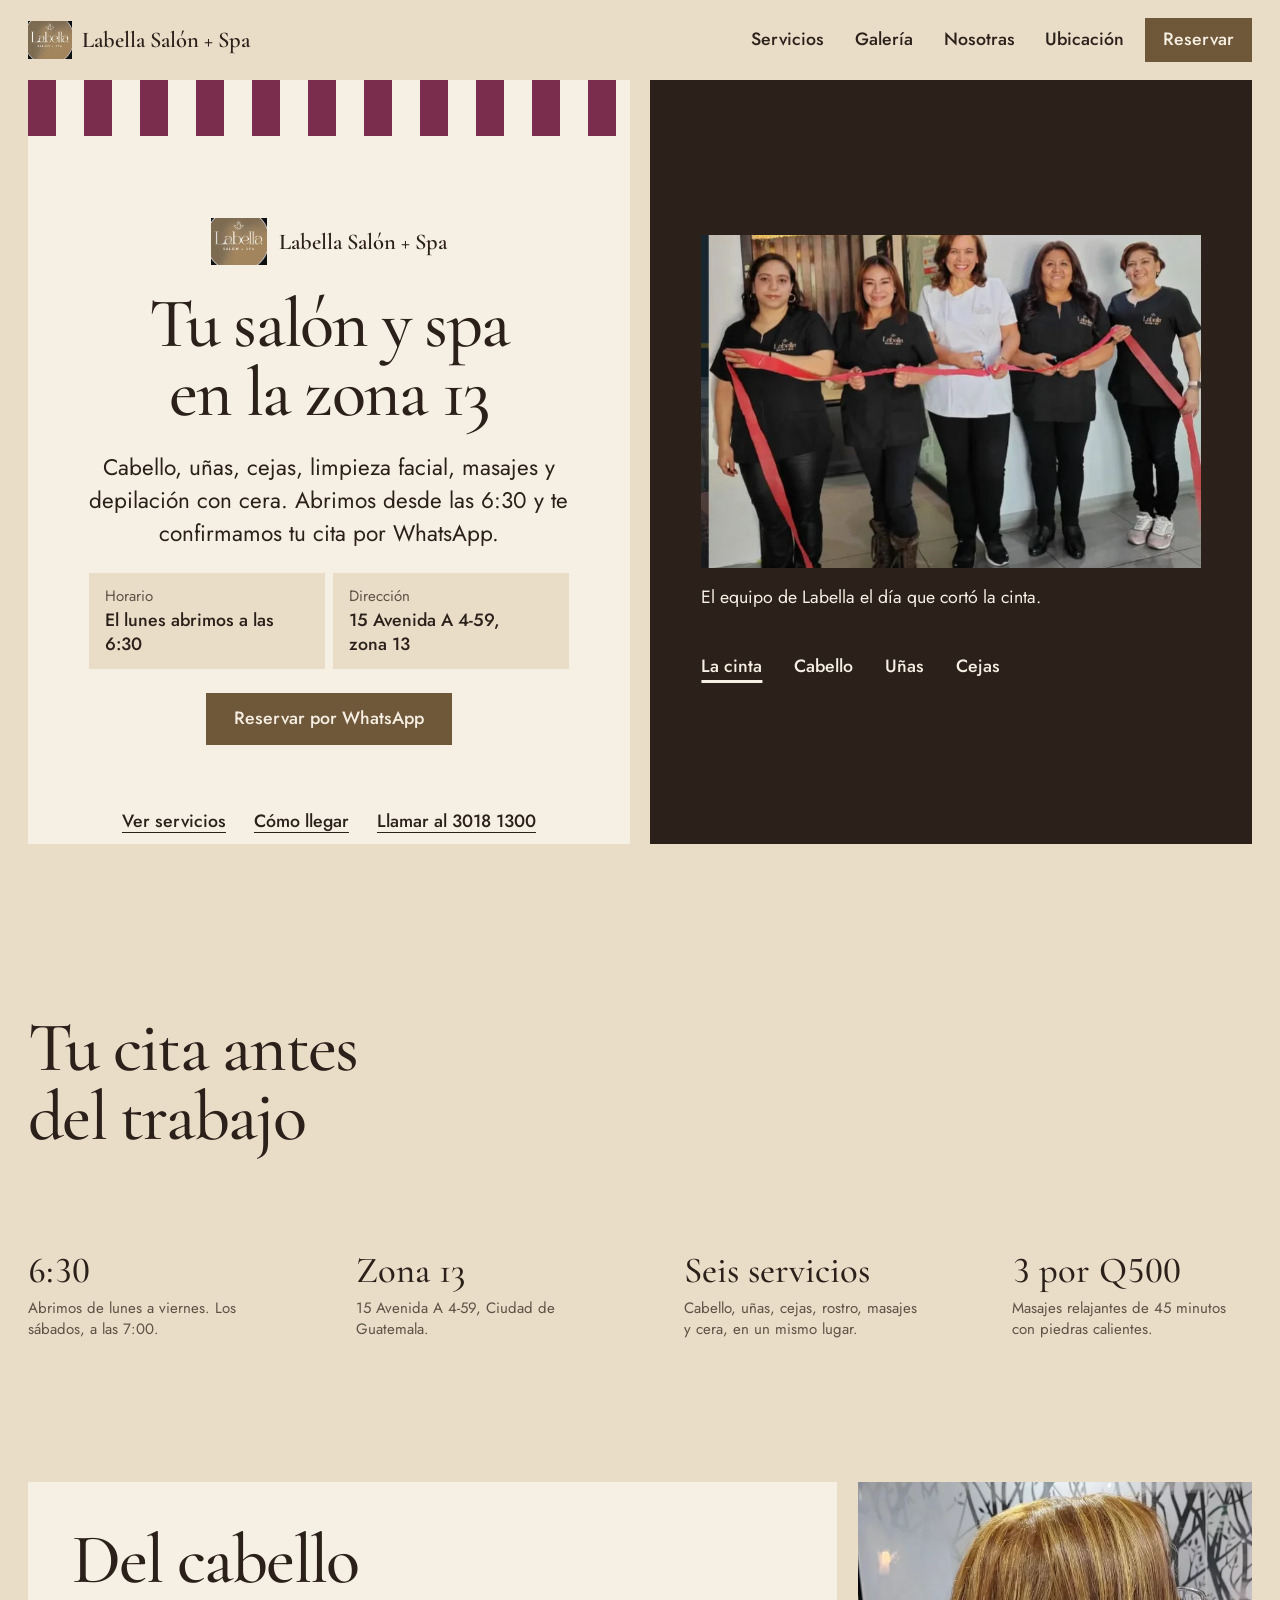
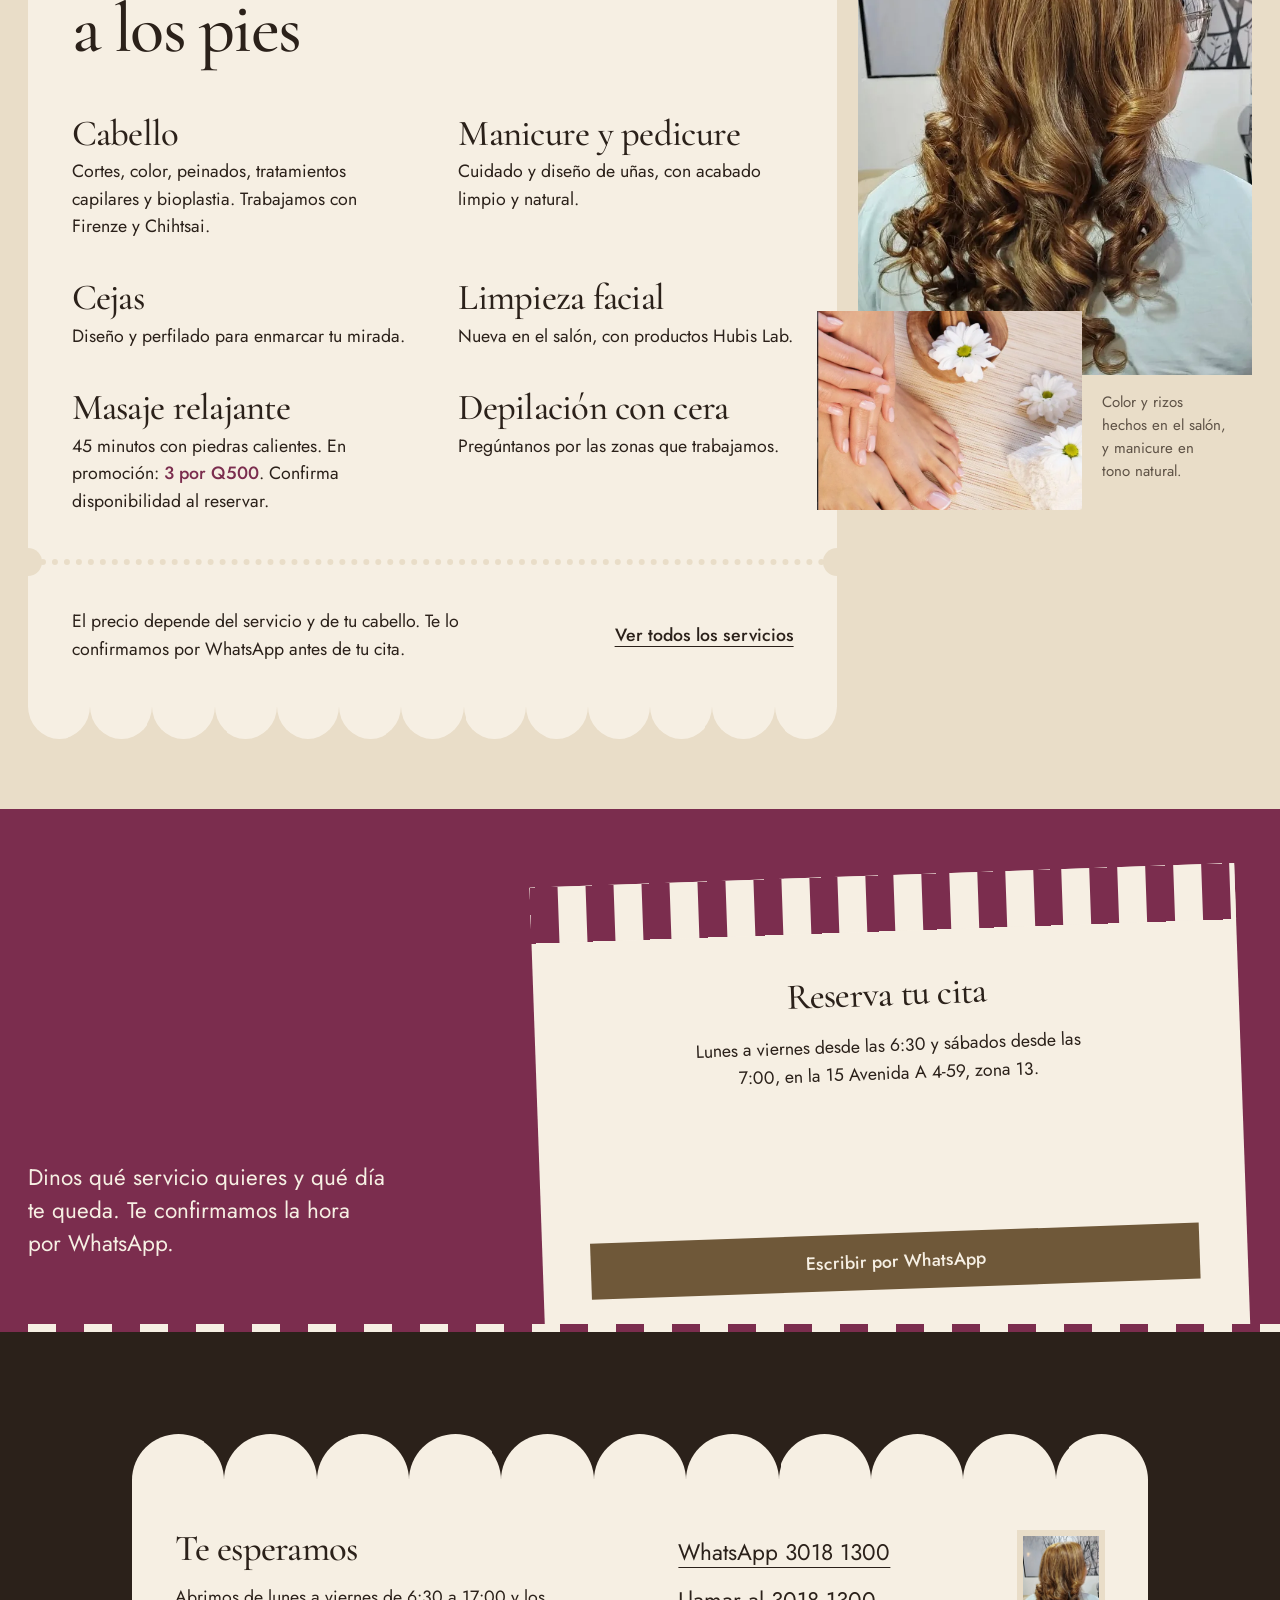
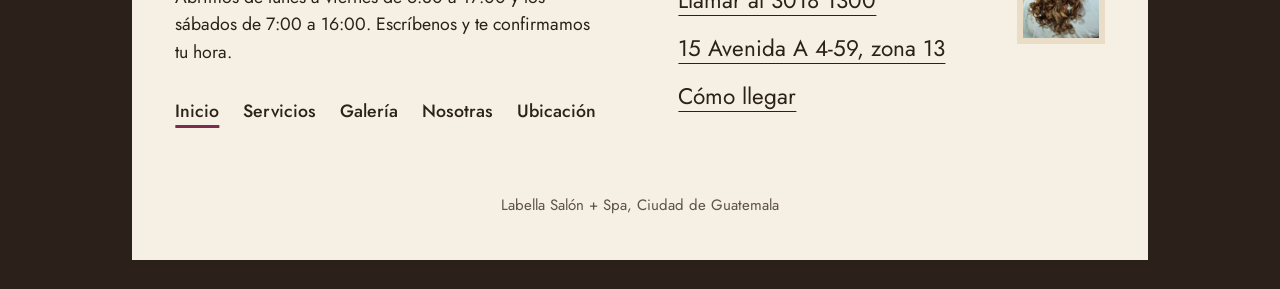
==== commit e9b4aa03: "Pulido de UI: impeccable, kowalski y animaciones - La portada deja de avanzar sola al elegir una fot" ====
--- a/index.html
+++ b/index.html
@@ -133,7 +133,6 @@
 <section class="presenta envoltura" aria-labelledby="titulo-presenta" data-reveal-group>
   <div class="presenta__fila rejilla">
     <h2 id="titulo-presenta" class="t-display" data-reveal>Tu cita antes<br> del trabajo</h2>
-    <p class="presenta__nota" data-reveal>De lunes a viernes abrimos a las 6:30 y los sábados a las 7:00, para que tu cita quepa antes de empezar el día. Escríbenos y te confirmamos la hora.</p>
   </div>
   <ul class="datos-fila">
     <li data-reveal><span class="serif t-head cifras">6:30</span><span class="t-small nota">Abrimos de lunes a viernes. Los sábados, a las 7:00.</span></li>
--- a/styles.css
+++ b/styles.css
@@ -218,6 +218,8 @@
   text-underline-offset: 0.3em; text-decoration-color: currentColor;
   transition: text-decoration-color var(--t-hover) ease;
 }
+
+.enlace:active, .nav a:active, .pie__nav a:active, .pie__lineas a:active, .marca:active { opacity: 0.7; }
 
 @media (hover: hover) and (pointer: fine) {
   .btn:hover { background: var(--espresso); }
@@ -412,8 +414,8 @@
   .js [data-reveal].is-in { opacity: 1; transform: none; }
   .js [data-rise] {
     opacity: 0; transform: translateY(20px);
-    animation: subir 900ms var(--ease-out) forwards;
-    animation-delay: calc(var(--i, 0) * var(--stagger) + 80ms);
+    animation: subir 600ms var(--ease-out) forwards;
+    animation-delay: calc(var(--i, 0) * var(--stagger));
   }
 }
 @keyframes red-de-seguridad { to { opacity: 1; transform: none; } }
--- a/css/inicio.css
+++ b/css/inicio.css
@@ -71,7 +71,6 @@
 .presenta { padding-top: var(--seccion); padding-bottom: calc(var(--seccion) / 2); }
 .presenta__fila { align-items: end; }
 .presenta__fila h2 { grid-column: 1 / span 6; }
-.presenta__nota { grid-column: 9 / -1; max-width: 34ch; }
 .datos-fila {
   display: flex; justify-content: space-between; gap: var(--medianil);
   margin-top: clamp(4rem, 8vw, 7.5rem);
@@ -80,8 +79,7 @@
 .datos-fila .t-head { line-height: 1; white-space: nowrap; }
 
 @media (max-width: 47.99em) {
-  .presenta__fila h2, .presenta__nota { grid-column: 1 / -1; }
-  .presenta__nota { margin-top: 1.25rem; }
+  .presenta__fila h2 { grid-column: 1 / -1; }
   .datos-fila { display: grid; grid-template-columns: 1fr 1fr; gap: 2rem var(--medianil); margin-top: 3rem; }
 }
 
